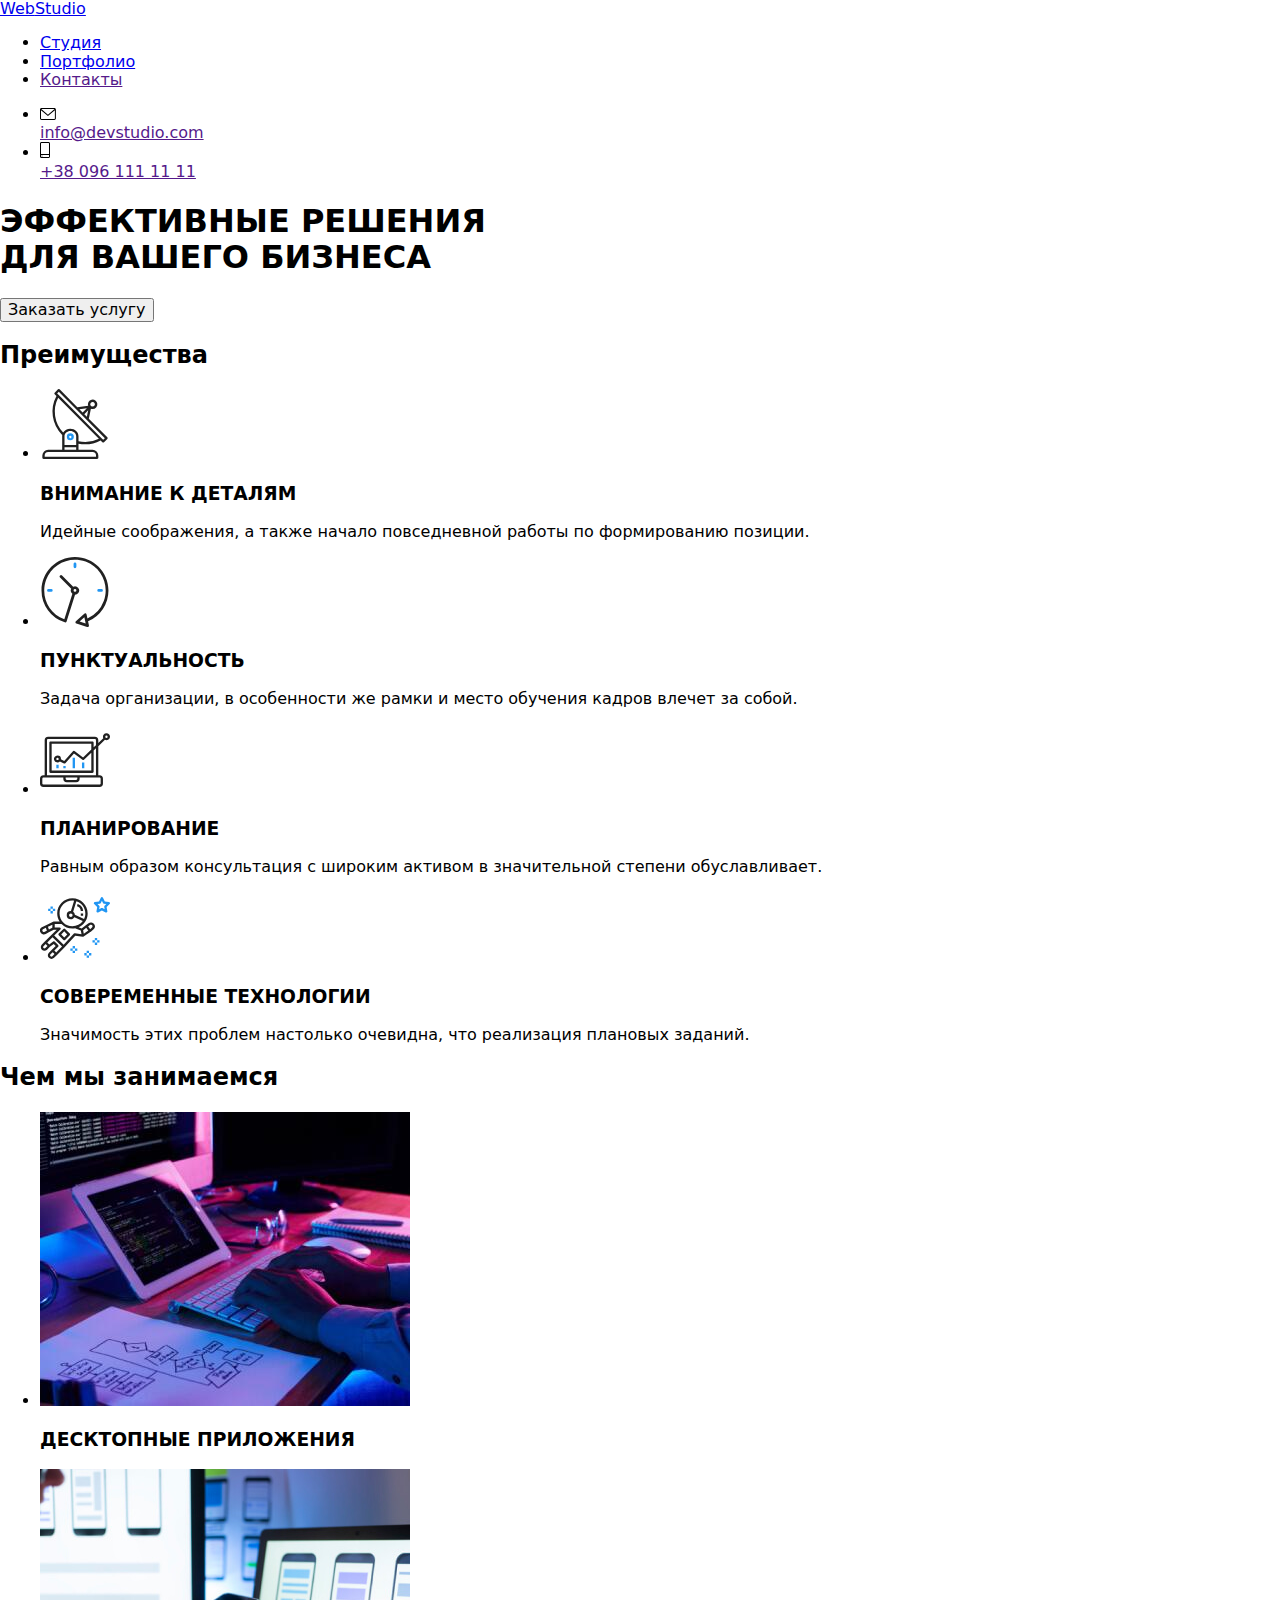
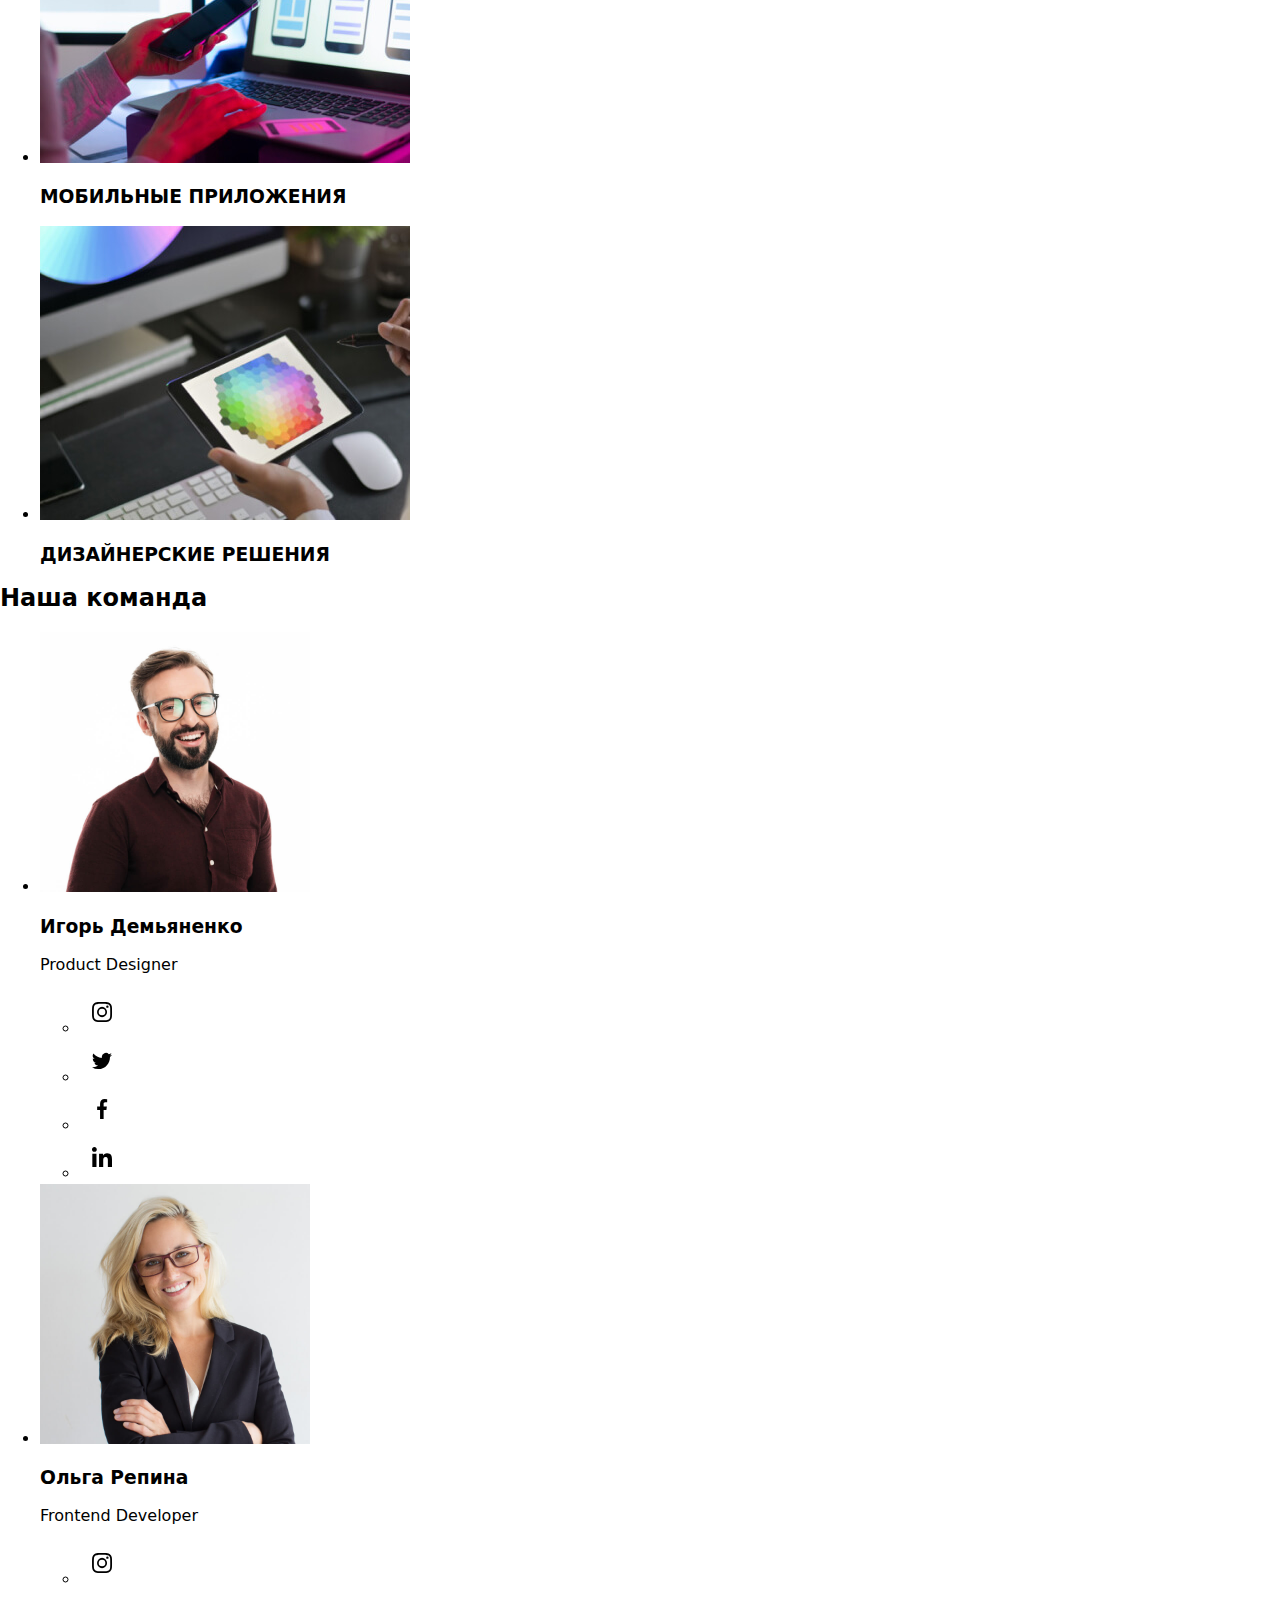
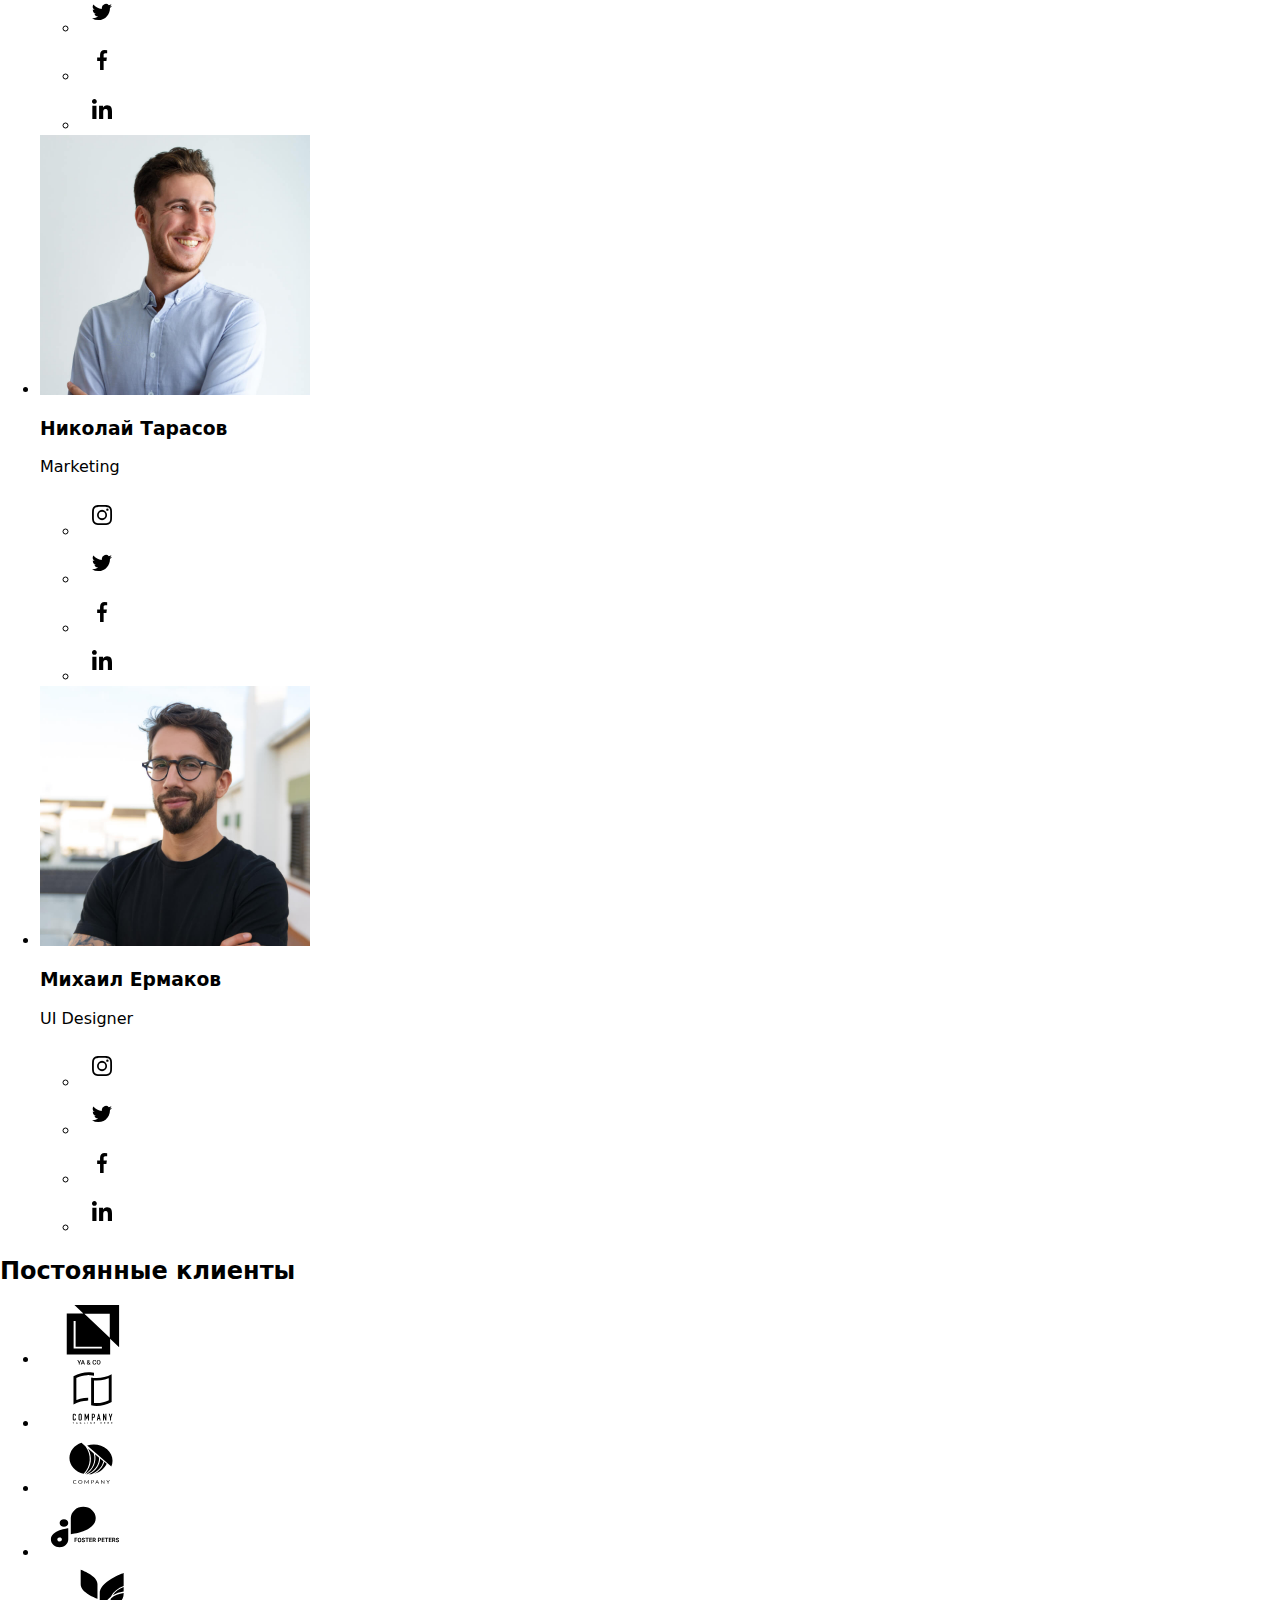
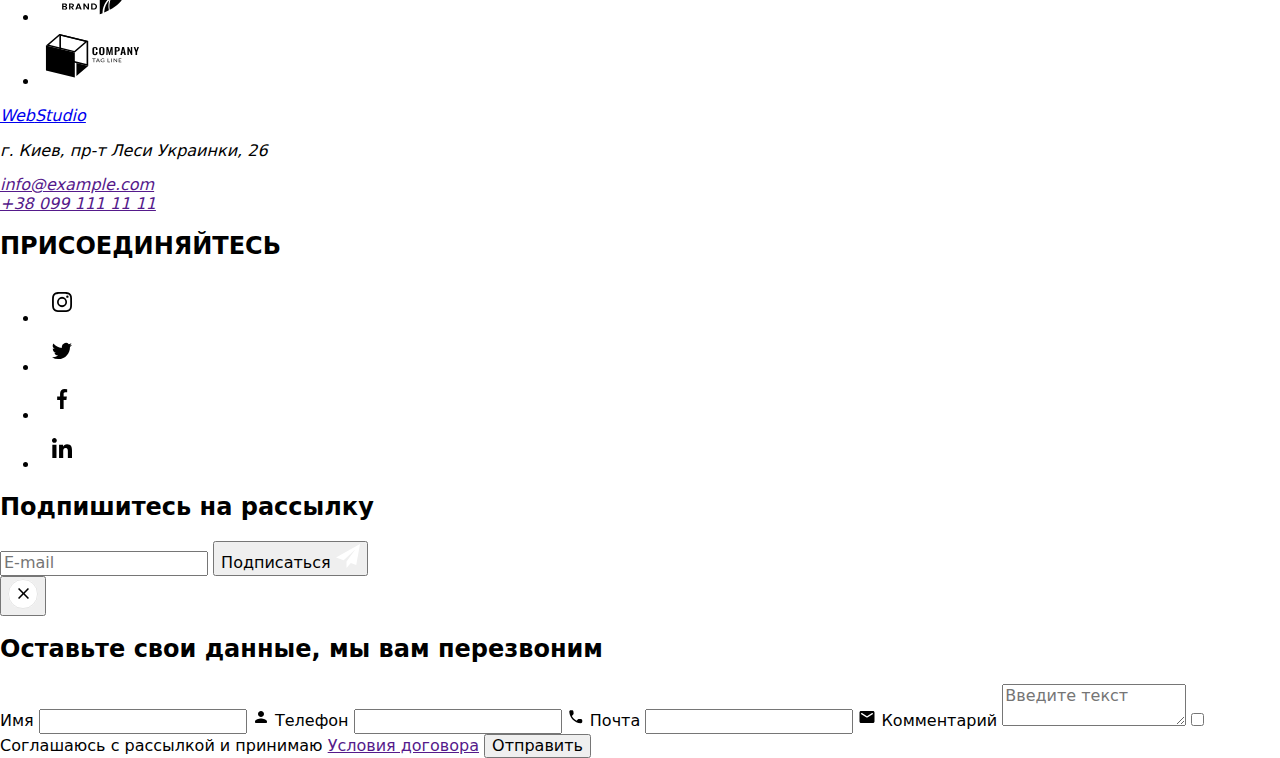
==== index.html @ 53b5a2c6 "first commit" ====
<!DOCTYPE html>
<html lang="en">

<head>
    <meta charset="UTF-8">
    <meta http-equiv="X-UA-Compatible" content="IE=edge">
    <meta name="viewport" content="width=device-width, initial-scale=1.0">
    <link rel="preconnect" href="https://fonts.gstatic.com" crossorigin>
    <link
        href="https://fonts.googleapis.com/css2?family=Raleway:wght@700&family=Roboto:wght@400;500;700;900&display=swap"
        rel="stylesheet">
    <link rel="stylesheet"
        href="https://cdnjs.cloudflare.com/ajax/libs/modern-normalize/1.1.0/modern-normalize.min.css">
    <link rel="stylesheet" href="./dist/css/main.min.css">
    <title>WebStudio</title>
</head>

<body>
    <header>
        <nav class="container header">
            <a class="logo" href="./index.html" alt="Логотип компании" title=""><span
                    class="accent">Web</span>Studio</a>
            <ul class="navigation list">
                <li class="item ">
                    <a href="./index.html" class="accent link current">Студия</a>
                </li>
                <li class="item"><a href="./portfolio.html" class="link">Портфолио</a></li>
                <li class="item"><a href="" class="link">Контакты</a></li>
            </ul>
            <ul class="header-contacts list">
                <li class="item ">
                    <a href="" class="link email">
                        <div class="icon">
                            <svg class="icon-envelope" width="16px" height="12px">
                                <use href="./img/sprite.svg#envelope"></use>
                            </svg>
                        </div>

                        info@devstudio.com
                    </a>
                </li>
                <li class="item ">
                    <a href="" class="link phone">
                        <div class="icon">
                            <svg class="icon-phone" width="10px" height="16px">
                                <use href="./img/sprite.svg#phone"></use>
                            </svg>
                        </div>

                        +38 096 111 11 11
                    </a>
                </li>
            </ul>
        </nav>
    </header>

    <main>
        <!-- --------------hero------------- -->
        <section class="hero section">
            <div class="container">
                <h1 class="slogan">ЭФФЕКТИВНЫЕ РЕШЕНИЯ<br>
                    ДЛЯ ВАШЕГО БИЗНЕСА
                </h1>
                <button type="button" class="btn hero-btn" data-modal-open>Заказать услугу</button>
            </div>
        </section>
        <!-- ---------------------ADVANTAGES------------------ -->
        <section class="advantages section">
            <div class="container">
                <h2 class="visually-hidden">Преимущества</h2>
                <ul class="list">
                    <li class="item radar">
                        <div class="icon">
                            <svg class="icon-radar" width="70px" height="70px">
                                <use href="./img/sprite.svg#radar"></use>
                            </svg>
                        </div>
                        <h3 class="">ВНИМАНИЕ К ДЕТАЛЯМ</h3>
                        <p>Идейные соображения, а также начало повседневной работы по формированию позиции.</p>
                    </li>
                    <li class="item clock">
                        <div class="icon">
                            <svg class="icon-clock" width="70px" height="70px">
                                <use href="./img/sprite.svg#clocks"></use>
                            </svg>
                        </div>
                        <h3 class="">ПУНКТУАЛЬНОСТЬ</h3>
                        <p>Задача организации, в особенности же рамки и место обучения кадров влечет за собой.</p>
                    </li>
                    <li class="item computer">
                        <div class="icon">
                            <svg class="icon-computer" width="70px" height="70px">
                                <use href="./img/sprite.svg#computer"></use>
                            </svg>
                        </div>
                        <h3 class="">ПЛАНИРОВАНИЕ</h3>
                        <p>Равным образом консультация с широким активом в значительной степени обуславливает.</p>
                    </li>
                    <li class="item cosmonaut">
                        <div class="icon">
                            <svg class="icon-cosmonaut" width="70px" height="70px">
                                <use href="./img/sprite.svg#cosmonaut"></use>
                            </svg>
                        </div>
                        <h3 class="">СОВЕРЕМЕННЫЕ ТЕХНОЛОГИИ</h3>
                        <p>Значимость этих проблем настолько очевидна, что реализация плановых заданий.</p>
                    </li>
                </ul>
            </div>
        </section>
        <!-- ---------------------OUR WORK-------------------------- -->
        <section class="our-work section">
            <div class="container">
                <h2 class="">Чем мы занимаемся</h2>
                <ul class="list">
                    <li class="item">
                        <img class="img" src="./img/img1.jpg" alt="разработка для планшетов" width="370">
                        <div class="work-explanation">
                            <h3>ДЕСКТОПНЫЕ ПРИЛОЖЕНИЯ</h3>
                        </div>
                    </li>
                    <li class="item">
                        <img class="img" src="./img/img2.jpg" alt="мобильная разработка" width="370">
                        <div class="work-explanation">
                            <h3>МОБИЛЬНЫЕ ПРИЛОЖЕНИЯ</h3>
                        </div>
                    </li>
                    <li class="item">
                        <img class="img" src="./img/img3.jpg" alt="графический дизайн" width="370">
                        <div class="work-explanation">
                            <h3>ДИЗАЙНЕРСКИЕ РЕШЕНИЯ</h3>
                        </div>
                    </li>
                </ul>
            </div>
        </section>

        <!-- ----------------OUR TEAM ----------------- -->
        <section class="our-team section">
            <div class="container">
                <h2 class="">Наша команда</h2>
                <ul class="list">
                    <li class="item">
                        <img class="img" src="./img/photo1.jpg" alt="член команды" width="270">
                        <div class="fio">
                            <h3 class="">Игорь Демьяненко</h3>
                            <p>Product Designer</p>
                            <!-- --------SOCIAL NETWORKS LINKS ------------->
                            <ul class="social-networks">
                                <li class="item-social">
                                    <a href="" class="icon">
                                        <svg class="icon-instagram svg" width="44px" height="44px">
                                            <use href="./img/sprite.svg#instagram"></use>
                                        </svg>

                                    </a>
                                </li>
                                <li class="item-social">
                                    <a href="" class="icon">
                                        <svg class="icon-twitter svg" width="44px" height="44px">
                                            <use href="./img/sprite.svg#twitter"></use>
                                        </svg>

                                    </a>
                                </li>
                                <li class="item-social">
                                    <a href="" class="icon">
                                        <svg class="icon-facebook svg" width="44px" height="44px">
                                            <use href="./img/sprite.svg#facebook"></use>
                                        </svg>

                                    </a>
                                </li>
                                <li class="item-social">
                                    <a href="" class="icon">
                                        <svg class="icon-linkedin svg" width="44px" height="44px">
                                            <use href="./img/sprite.svg#linkedin"></use>
                                        </svg>

                                    </a>
                                </li>
                            </ul>
                            <!-- ------END OF SOCIAL LINKS----- -->
                        </div>
                    </li>
                    <li class="item">
                        <img class="img" src="./img/photo2.jpg" alt="член команды" width="270">
                        <div class="fio">
                            <h3>Ольга Репина</h3>
                            <p>Frontend Developer</p>
                            <!-- --------SOCIAL NETWORKS LINKS ------------->
                            <ul class="social-networks">
                                <li class="item-social">
                                    <a href="" class="icon">
                                        <svg class="icon-instagram svg" width="44px" height="44px">
                                            <use href="./img/sprite.svg#instagram"></use>
                                        </svg>

                                    </a>
                                </li>
                                <li class="item-social">
                                    <a href="" class="icon">
                                        <svg class="icon-twitter svg" width="44px" height="44px">
                                            <use href="./img/sprite.svg#twitter"></use>
                                        </svg>

                                    </a>
                                </li>
                                <li class="item-social">
                                    <a href="" class="icon">
                                        <svg class="icon-facebook svg" width="44px" height="44px">
                                            <use href="./img/sprite.svg#facebook"></use>
                                        </svg>

                                    </a>
                                </li>
                                <li class="item-social">
                                    <a href="" class="icon">
                                        <svg class="icon-linkedin svg" width="44px" height="44px">
                                            <use href="./img/sprite.svg#linkedin"></use>
                                        </svg>

                                    </a>
                                </li>
                            </ul>
                            <!-- ------END OF SOCIAL LINKS----- -->
                        </div>
                    </li>
                    <li class="item">
                        <img class="img" src="./img/photo3.jpg" alt="член команды" width="270">
                        <div class="fio">
                            <h3 class="">Николай Тарасов</h3>
                            <p>Marketing</p>
                            <!-- --------SOCIAL NETWORKS LINKS ------------->
                            <ul class="social-networks">
                                <li class="item-social">
                                    <a href="" class="icon">
                                        <svg class="icon-instagram svg" width="44px" height="44px">
                                            <use href="./img/sprite.svg#instagram"></use>
                                        </svg>

                                    </a>
                                </li>
                                <li class="item-social">
                                    <a href="" class="icon">
                                        <svg class="icon-twitter svg" width="44px" height="44px">
                                            <use href="./img/sprite.svg#twitter"></use>
                                        </svg>

                                    </a>
                                </li>
                                <li class="item-social">
                                    <a href="" class="icon">
                                        <svg class="icon-facebook svg" width="44px" height="44px">
                                            <use href="./img/sprite.svg#facebook"></use>
                                        </svg>

                                    </a>
                                </li>
                                <li class="item-social">
                                    <a href="" class="icon">
                                        <svg class="icon-linkedin svg" width="44px" height="44px">
                                            <use href="./img/sprite.svg#linkedin"></use>
                                        </svg>

                                    </a>
                                </li>
                            </ul>
                            <!-- ------END OF SOCIAL LINKS----- -->
                        </div>
                    </li>
                    <li class="item">
                        <img class="img" src="./img/photo4.jpg" alt="член команды" width="270">
                        <div class="fio">
                            <h3 class="">Михаил Ермаков</h3>
                            <p>UI Designer</p>
                            <!-- --------SOCIAL NETWORKS LINKS ------------->
                            <ul class="social-networks">
                                <li class="item-social">
                                    <a href="" class="icon">
                                        <svg class="icon-instagram svg" width="44px" height="44px">
                                            <use href="./img/sprite.svg#instagram"></use>
                                        </svg>

                                    </a>
                                </li>
                                <li class="item-social">
                                    <a href="" class="icon">
                                        <svg class="icon-twitter svg" width="44px" height="44px">
                                            <use href="./img/sprite.svg#twitter"></use>
                                        </svg>

                                    </a>
                                </li>
                                <li class="item-social">
                                    <a href="" class="icon">
                                        <svg class="icon-facebook svg" width="44px" height="44px">
                                            <use href="./img/sprite.svg#facebook"></use>
                                        </svg>

                                    </a>
                                </li>
                                <li class="item-social">
                                    <a href="" class="icon">
                                        <svg class="icon-linkedin svg" width="44px" height="44px">
                                            <use href="./img/sprite.svg#linkedin"></use>
                                        </svg>

                                    </a>
                                </li>
                            </ul>
                            <!-- ------END OF SOCIAL LINKS----- -->
                        </div>
                    </li>
                </ul>
            </div>
        </section>
        <!-- ---------------------REGULAR CUSTOMERS------------------------ -->

        <section class="regular-customers section">
            <div class="container">
                <h2>Постоянные клиенты</h2>
                <ul class="list">
                    <li class="item">
                        <a href="" class="link client1">
                            <svg class="icon-client1 svg" width="106px" height="60px">
                                <use href="./img/sprite.svg#client1"></use>
                            </svg>
                        </a>
                    </li>
                    <li class="item">
                        <a href="" class="link client2">
                            <svg class="icon-client2 svg" width="106px" height="60px">
                                <use href="./img/sprite.svg#client2"></use>
                            </svg>
                        </a>
                    </li>
                    <li class="item">
                        <a href="" class="link client3">
                            <svg class="icon-client3 svg" width="106px" height="60px">
                                <use href="./img/sprite.svg#client3"></use>
                            </svg>
                        </a>
                    </li>
                    <li class="item">
                        <a href="" class="link client4">
                            <svg class="icon-client4 svg" width="106px" height="60px">
                                <use href="./img/sprite.svg#client4"></use>
                            </svg>
                        </a>
                    </li>
                    <li class="item">
                        <a href="" class="link client5">
                            <svg class="icon-client5 svg" width="106px" height="60px">
                                <use href="./img/sprite.svg#client5"></use>
                            </svg>
                        </a>
                    </li>
                    <li class="item">
                        <a href="" class="link client6">
                            <svg class="icon-client6 svg" width="106px" height="60px">
                                <use href="./img/sprite.svg#client6"></use>
                            </svg>
                        </a>
                    </li>
                </ul>
            </div>
        </section>

    </main>
    <!-- ----------------------FOOTER---------------------- -->
    <footer>
        <div class="container footer">
            <address class="address">
                <a class="logo footer-logo" href="./index.html"><span class="accent">Web</span>Studio</a>
                <p>г. Киев, пр-т Леси Украинки, 26</p>
                <a href="">info@example.com</a> <br>
                <a href="">+38 099 111 11 11</a>
            </address>
            <div class="social-links">
                <h2>ПРИСОЕДИНЯЙТЕСЬ</h2>
                <!-- --------SOCIAL NETWORKS LINKS ------------->
                <ul class="social-networks">
                    <li class="item-social">
                        <a href="" class="icon">
                            <svg class="icon-instagram svg" width="44px" height="44px">
                                <use href="./img/sprite.svg#instagram"></use>
                            </svg>

                        </a>
                    </li>
                    <li class="item-social">
                        <a href="" class="icon">
                            <svg class="icon-twitter svg" width="44px" height="44px">
                                <use href="./img/sprite.svg#twitter"></use>
                            </svg>

                        </a>
                    </li>
                    <li class="item-social">
                        <a href="" class="icon">
                            <svg class="icon-facebook svg" width="44px" height="44px">
                                <use href="./img/sprite.svg#facebook"></use>
                            </svg>

                        </a>
                    </li>
                    <li class="item-social">
                        <a href="" class="icon">
                            <svg class="icon-linkedin svg" width="44px" height="44px">
                                <use href="./img/sprite.svg#linkedin"></use>
                            </svg>

                        </a>
                    </li>
                </ul>
            </div>
            <!-- ------END OF SOCIAL LINKS----- -->

            <form class="footer-form">
                <h2>Подпишитесь на рассылку</h2>
                <div class="footer-sign-in">
                    <input type="email" class="footer-form-email" placeholder="E-mail">
                    <button class="btn" type="submit">
                        Подписаться
                        <svg class="icon-linkedin svg" width="24px" height="24px">
                            <use href="./img/sprite.svg#send"></use>
                        </svg>
                    </button>
                </div>
            </form>
        </div>
    </footer>

    <!-- -----------------MODAL WINDOW----------------------- -->
    <div class="backdrop is-hidden" data-modal>
        <div class="modal">
            <button class="close-btn" data-modal-close>
                <svg class="icon-close svg" width="30px" height="30px">
                    <use href="./img/sprite.svg#close"></use>
                </svg>
            </button>
            <h2>Оставьте свои данные, мы вам перезвоним</h2>
            <form class="modal-form">
                <label for="name" class>Имя
                    <input type="text" name="name" id="name" class="info-input">
                    <span class="input-icon">
                        <svg class="icon-person svg" width="18px" height="18px">
                            <use href="./img/sprite.svg#person"></use>
                        </svg>
                    </span>

                </label>
                <label for="tel">Телефон
                    <input type="text" name="tel" id="tel" class="info-input">
                    <span class="input-icon">
                        <svg class="icon-old_phone svg" width="18px" height="18px">
                            <use href="./img/sprite.svg#old_phone"></use>
                        </svg>
                    </span>

                </label>
                <label for="email">Почта
                    <input type="email" name="email" id="email" class="info-input">
                    <span class="input-icon">
                        <svg class="icon-email svg" width="18px" height="18px">
                            <use href="./img/sprite.svg#email"></use>
                        </svg>
                    </span>

                </label>
                <label class="comment-lable">Комментарий
                    <textarea name="comment" id="comment" placeholder="Введите текст"></textarea>
                </label>
                <label class="label-checkbox">
                    <input type="checkbox" name="checkbox" id="check">
                    <span class="checkbox-icon"></span>
                    Соглашаюсь с рассылкой и принимаю
                    <a href="">Условия договора</a>
                </label>
                <button class="btn" type="submit">Отправить</button>

            </form>
        </div>
    </div>
    <script src="./js/modal.js"></script>
</body>

</html>
---- dist/css/main.min.css ----
/* No CSS *//*# sourceMappingURL=main.min.css.map */
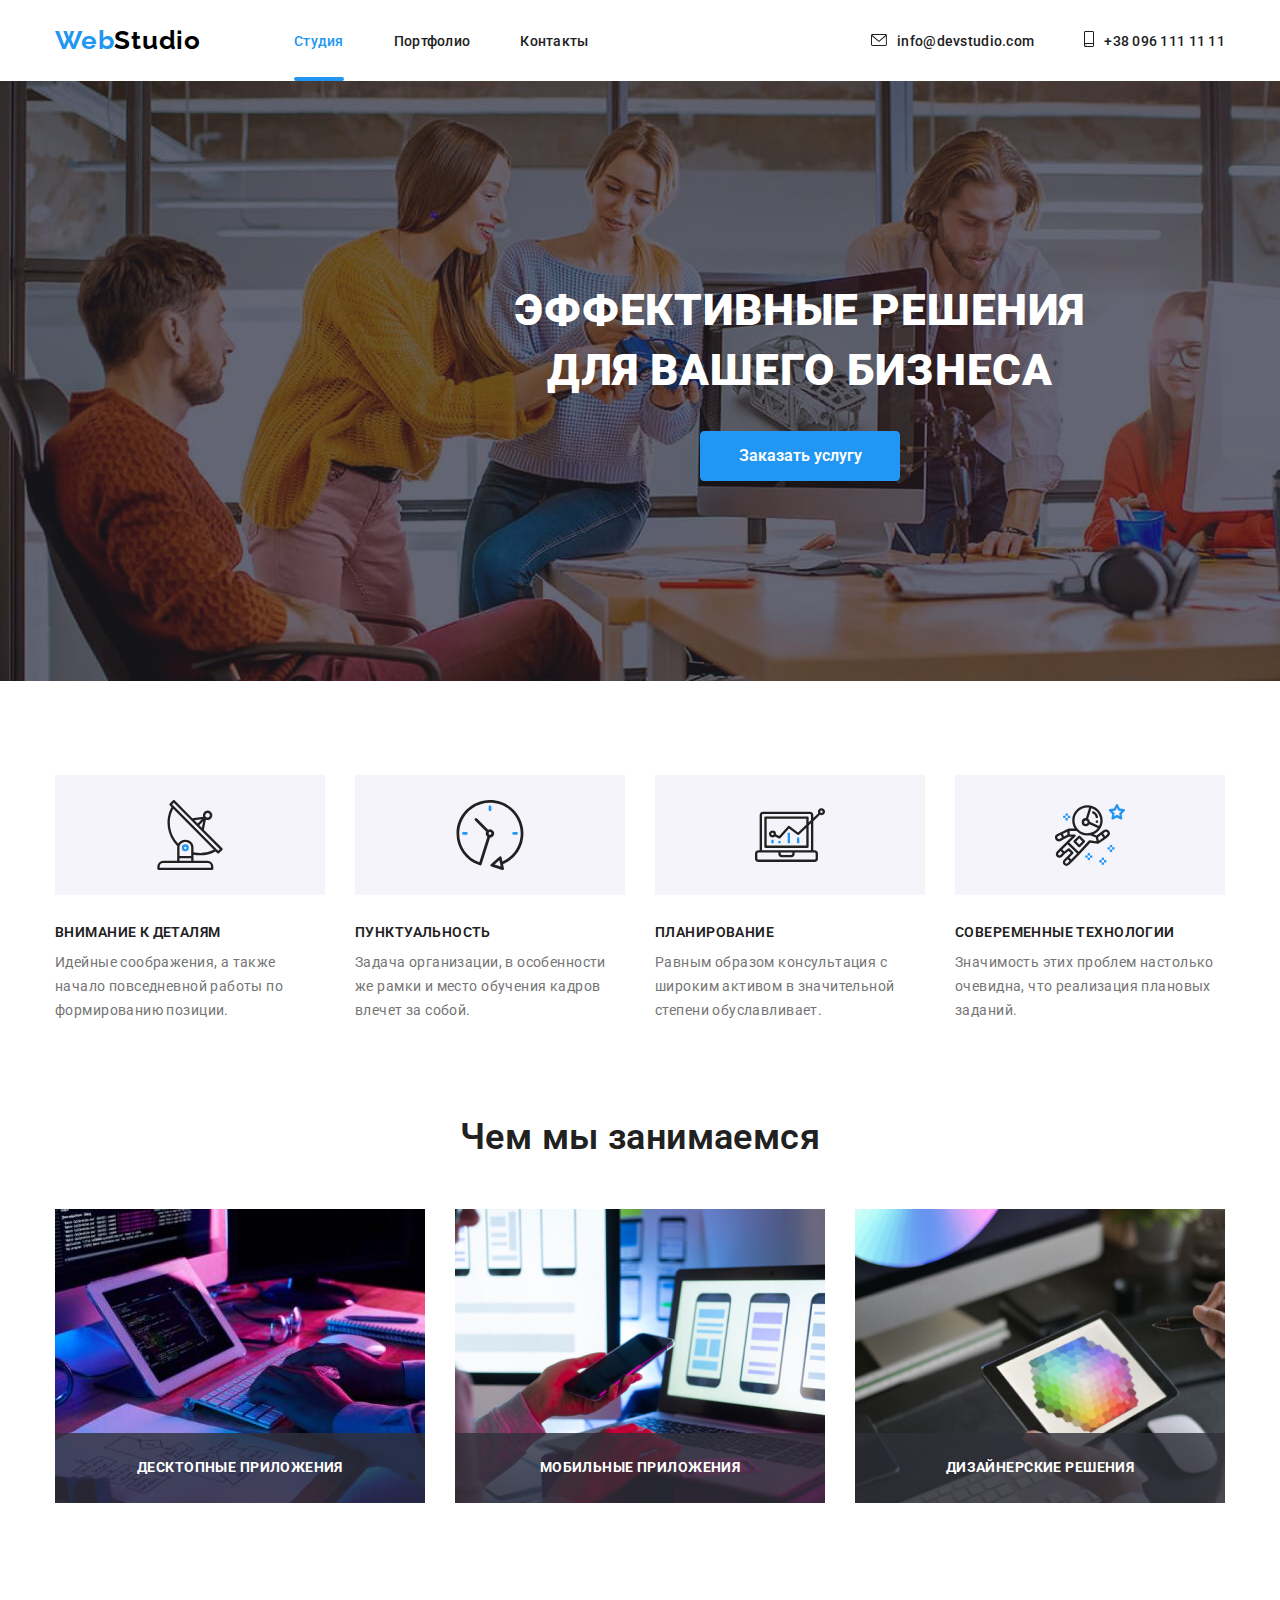
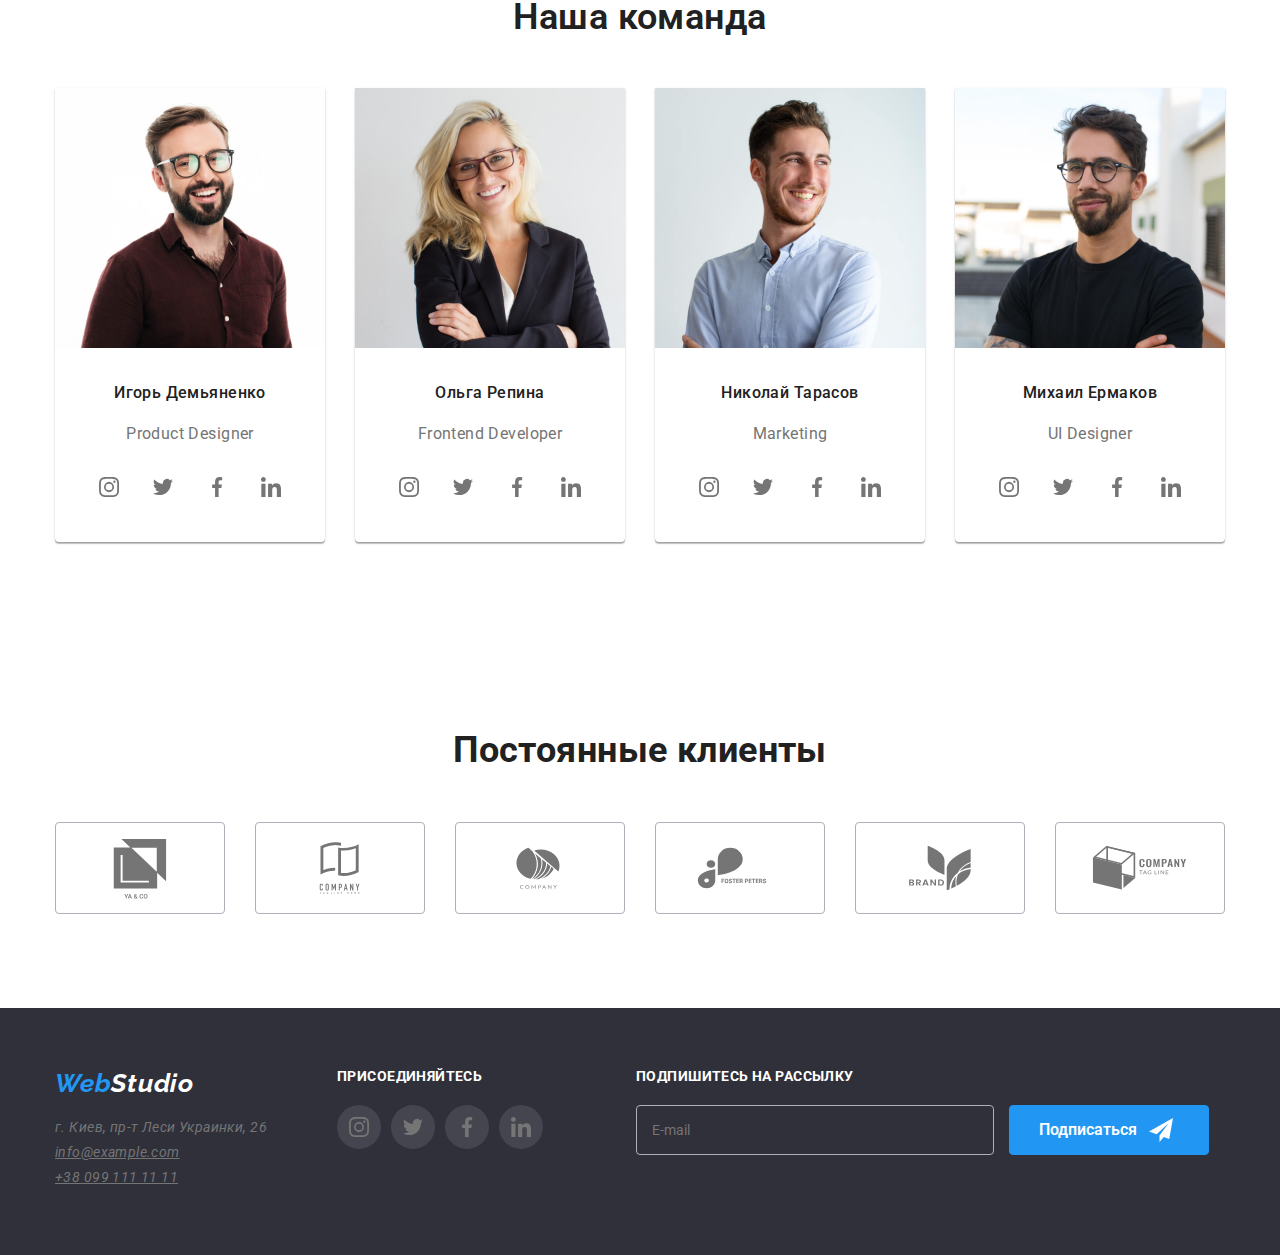
==== commit 9a2f1806: "added scss" ====
--- a/index.html
+++ b/index.html
@@ -11,27 +11,27 @@
         rel="stylesheet">
     <link rel="stylesheet"
         href="https://cdnjs.cloudflare.com/ajax/libs/modern-normalize/1.1.0/modern-normalize.min.css">
-    <link rel="stylesheet" href="./dist/css/main.min.css">
+    <link rel="stylesheet" href="./css/main.min.css">
     <title>WebStudio</title>
 </head>
 
 <body>
-    <header>
-        <nav class="container header">
-            <a class="logo" href="./index.html" alt="Логотип компании" title=""><span
-                    class="accent">Web</span>Studio</a>
-            <ul class="navigation list">
-                <li class="item ">
-                    <a href="./index.html" class="accent link current">Студия</a>
+    <header class="header">
+        <nav class="nav">
+            <a class="logo accent" href="./index.html" alt="Логотип компании" title="">
+                Web<span class="logo--black">Studio</span></a>
+            <ul class="nav__pages list">
+                <li class="nav__list">
+                    <a href="./index.html" class="nav__link list nav__link--current">Студия</a>
                 </li>
-                <li class="item"><a href="./portfolio.html" class="link">Портфолио</a></li>
-                <li class="item"><a href="" class="link">Контакты</a></li>
+                <li class="nav__list"><a href="./portfolio.html" class="nav__link">Портфолио</a></li>
+                <li class="nav__list"><a href="" class="nav__link">Контакты</a></li>
             </ul>
-            <ul class="header-contacts list">
-                <li class="item ">
-                    <a href="" class="link email">
-                        <div class="icon">
-                            <svg class="icon-envelope" width="16px" height="12px">
+            <ul class="nav__contacts list">
+                <li class="nav__list list ">
+                    <a href="" class="nav__link">
+                        <div class="nav__icon svg">
+                            <svg class="" width="16px" height="12px">
                                 <use href="./img/sprite.svg#envelope"></use>
                             </svg>
                         </div>
@@ -39,9 +39,9 @@
                         info@devstudio.com
                     </a>
                 </li>
-                <li class="item ">
-                    <a href="" class="link phone">
-                        <div class="icon">
+                <li class="nav__list list">
+                    <a href="" class="nav__link">
+                        <div class="nav__icon svg">
                             <svg class="icon-phone" width="10px" height="16px">
                                 <use href="./img/sprite.svg#phone"></use>
                             </svg>
@@ -58,7 +58,7 @@
         <!-- --------------hero------------- -->
         <section class="hero section">
             <div class="container">
-                <h1 class="slogan">ЭФФЕКТИВНЫЕ РЕШЕНИЯ<br>
+                <h1 class="hero__h1">ЭФФЕКТИВНЫЕ РЕШЕНИЯ<br>
                     ДЛЯ ВАШЕГО БИЗНЕСА
                 </h1>
                 <button type="button" class="btn hero-btn" data-modal-open>Заказать услугу</button>
@@ -68,67 +68,67 @@
         <section class="advantages section">
             <div class="container">
                 <h2 class="visually-hidden">Преимущества</h2>
-                <ul class="list">
-                    <li class="item radar">
-                        <div class="icon">
-                            <svg class="icon-radar" width="70px" height="70px">
+                <ul class="advantages__list list">
+                    <li class="advantages__item radar">
+                        <div class="advantages__icon">
+                            <svg class="" width="70px" height="70px">
                                 <use href="./img/sprite.svg#radar"></use>
                             </svg>
                         </div>
-                        <h3 class="">ВНИМАНИЕ К ДЕТАЛЯМ</h3>
+                        <h3 class="advantages__h3">ВНИМАНИЕ К ДЕТАЛЯМ</h3>
                         <p>Идейные соображения, а также начало повседневной работы по формированию позиции.</p>
                     </li>
-                    <li class="item clock">
-                        <div class="icon">
-                            <svg class="icon-clock" width="70px" height="70px">
+                    <li class="advantages__item clock">
+                        <div class="advantages__icon">
+                            <svg class="" width="70px" height="70px">
                                 <use href="./img/sprite.svg#clocks"></use>
                             </svg>
                         </div>
-                        <h3 class="">ПУНКТУАЛЬНОСТЬ</h3>
+                        <h3 class="advantages__h3">ПУНКТУАЛЬНОСТЬ</h3>
                         <p>Задача организации, в особенности же рамки и место обучения кадров влечет за собой.</p>
                     </li>
-                    <li class="item computer">
-                        <div class="icon">
-                            <svg class="icon-computer" width="70px" height="70px">
+                    <li class="advantages__item computer">
+                        <div class="advantages__icon">
+                            <svg class="" width="70px" height="70px">
                                 <use href="./img/sprite.svg#computer"></use>
                             </svg>
                         </div>
-                        <h3 class="">ПЛАНИРОВАНИЕ</h3>
+                        <h3 class="advantages__h3">ПЛАНИРОВАНИЕ</h3>
                         <p>Равным образом консультация с широким активом в значительной степени обуславливает.</p>
                     </li>
-                    <li class="item cosmonaut">
-                        <div class="icon">
+                    <li class="advantages__item cosmonaut">
+                        <div class="advantages__icon">
                             <svg class="icon-cosmonaut" width="70px" height="70px">
                                 <use href="./img/sprite.svg#cosmonaut"></use>
                             </svg>
                         </div>
-                        <h3 class="">СОВЕРЕМЕННЫЕ ТЕХНОЛОГИИ</h3>
+                        <h3 class="advantages__h3">СОВЕРЕМЕННЫЕ ТЕХНОЛОГИИ</h3>
                         <p>Значимость этих проблем настолько очевидна, что реализация плановых заданий.</p>
                     </li>
                 </ul>
             </div>
         </section>
         <!-- ---------------------OUR WORK-------------------------- -->
-        <section class="our-work section">
+        <section class="our-work">
             <div class="container">
-                <h2 class="">Чем мы занимаемся</h2>
-                <ul class="list">
-                    <li class="item">
+                <h2 class="our-work__h2">Чем мы занимаемся</h2>
+                <ul class="our-work__list list">
+                    <li class="our-work__item">
                         <img class="img" src="./img/img1.jpg" alt="разработка для планшетов" width="370">
-                        <div class="work-explanation">
-                            <h3>ДЕСКТОПНЫЕ ПРИЛОЖЕНИЯ</h3>
-                        </div>
-                    </li>
-                    <li class="item">
+                        <div class="our-work__explanation">
+                            <h3 class="our-work__h3">ДЕСКТОПНЫЕ ПРИЛОЖЕНИЯ</h3>
+                        </div>
+                    </li>
+                    <li class="our-work__item">
                         <img class="img" src="./img/img2.jpg" alt="мобильная разработка" width="370">
-                        <div class="work-explanation">
-                            <h3>МОБИЛЬНЫЕ ПРИЛОЖЕНИЯ</h3>
-                        </div>
-                    </li>
-                    <li class="item">
+                        <div class="our-work__explanation">
+                            <h3 class="our-work__h3">МОБИЛЬНЫЕ ПРИЛОЖЕНИЯ</h3>
+                        </div>
+                    </li>
+                    <li class="our-work__item">
                         <img class="img" src="./img/img3.jpg" alt="графический дизайн" width="370">
-                        <div class="work-explanation">
-                            <h3>ДИЗАЙНЕРСКИЕ РЕШЕНИЯ</h3>
+                        <div class="our-work__explanation">
+                            <h3 class="our-work__h3">ДИЗАЙНЕРСКИЕ РЕШЕНИЯ</h3>
                         </div>
                     </li>
                 </ul>
@@ -138,178 +138,186 @@
         <!-- ----------------OUR TEAM ----------------- -->
         <section class="our-team section">
             <div class="container">
-                <h2 class="">Наша команда</h2>
-                <ul class="list">
-                    <li class="item">
+                <h2 class="our-team__h2">Наша команда</h2>
+                <ul class="our-team__list list">
+                    <li class="our-team__item">
                         <img class="img" src="./img/photo1.jpg" alt="член команды" width="270">
-                        <div class="fio">
-                            <h3 class="">Игорь Демьяненко</h3>
+                        <div class="our-team__fio">
+                            <h3 class="our-team__h3">Игорь Демьяненко</h3>
                             <p>Product Designer</p>
-                            <!-- --------SOCIAL NETWORKS LINKS ------------->
-                            <ul class="social-networks">
-                                <li class="item-social">
-                                    <a href="" class="icon">
-                                        <svg class="icon-instagram svg" width="44px" height="44px">
-                                            <use href="./img/sprite.svg#instagram"></use>
-                                        </svg>
-
-                                    </a>
-                                </li>
-                                <li class="item-social">
-                                    <a href="" class="icon">
-                                        <svg class="icon-twitter svg" width="44px" height="44px">
-                                            <use href="./img/sprite.svg#twitter"></use>
-                                        </svg>
-
-                                    </a>
-                                </li>
-                                <li class="item-social">
-                                    <a href="" class="icon">
-                                        <svg class="icon-facebook svg" width="44px" height="44px">
-                                            <use href="./img/sprite.svg#facebook"></use>
-                                        </svg>
-
-                                    </a>
-                                </li>
-                                <li class="item-social">
-                                    <a href="" class="icon">
-                                        <svg class="icon-linkedin svg" width="44px" height="44px">
-                                            <use href="./img/sprite.svg#linkedin"></use>
-                                        </svg>
-
-                                    </a>
-                                </li>
-                            </ul>
-                            <!-- ------END OF SOCIAL LINKS----- -->
-                        </div>
-                    </li>
-                    <li class="item">
+                            <div class="our-team__social-links-positioning">
+                                <!-- --------SOCIAL NETWORKS LINKS ------------->
+                                <ul class="social-networks test">
+                                    <li class="social-networks__item">
+                                        <a href="" class="social-networks__icon">
+                                            <svg class="icon-instagram svg" width="44px" height="44px">
+                                                <use href="./img/sprite.svg#instagram"></use>
+                                            </svg>
+
+                                        </a>
+                                    </li>
+                                    <li class="social-networks__item">
+                                        <a href="" class="social-networks__icon">
+                                            <svg class="icon-twitter svg" width="44px" height="44px">
+                                                <use href="./img/sprite.svg#twitter"></use>
+                                            </svg>
+
+                                        </a>
+                                    </li>
+                                    <li class="social-networks__item ">
+                                        <a href="" class="social-networks__icon">
+                                            <svg class="icon-facebook svg" width="44px" height="44px">
+                                                <use href="./img/sprite.svg#facebook"></use>
+                                            </svg>
+
+                                        </a>
+                                    </li>
+                                    <li class="social-networks__item">
+                                        <a href="" class="social-networks__icon">
+                                            <svg class="icon-linkedin svg" width="44px" height="44px">
+                                                <use href="./img/sprite.svg#linkedin"></use>
+                                            </svg>
+
+                                        </a>
+                                    </li>
+                                </ul>
+                                <!-- ------END OF SOCIAL LINKS----- -->
+                            </div>
+                        </div>
+                    </li>
+                    <li class="our-team__item">
                         <img class="img" src="./img/photo2.jpg" alt="член команды" width="270">
-                        <div class="fio">
-                            <h3>Ольга Репина</h3>
+                        <div class="our-team__fio">
+                            <h3 class="our-team__h3">Ольга Репина</h3>
                             <p>Frontend Developer</p>
-                            <!-- --------SOCIAL NETWORKS LINKS ------------->
-                            <ul class="social-networks">
-                                <li class="item-social">
-                                    <a href="" class="icon">
-                                        <svg class="icon-instagram svg" width="44px" height="44px">
-                                            <use href="./img/sprite.svg#instagram"></use>
-                                        </svg>
-
-                                    </a>
-                                </li>
-                                <li class="item-social">
-                                    <a href="" class="icon">
-                                        <svg class="icon-twitter svg" width="44px" height="44px">
-                                            <use href="./img/sprite.svg#twitter"></use>
-                                        </svg>
-
-                                    </a>
-                                </li>
-                                <li class="item-social">
-                                    <a href="" class="icon">
-                                        <svg class="icon-facebook svg" width="44px" height="44px">
-                                            <use href="./img/sprite.svg#facebook"></use>
-                                        </svg>
-
-                                    </a>
-                                </li>
-                                <li class="item-social">
-                                    <a href="" class="icon">
-                                        <svg class="icon-linkedin svg" width="44px" height="44px">
-                                            <use href="./img/sprite.svg#linkedin"></use>
-                                        </svg>
-
-                                    </a>
-                                </li>
-                            </ul>
-                            <!-- ------END OF SOCIAL LINKS----- -->
-                        </div>
-                    </li>
-                    <li class="item">
+                            <div class="our-team__social-links-positioning">
+                                <!-- --------SOCIAL NETWORKS LINKS ------------->
+                                <ul class="social-networks">
+                                    <li class="social-networks__item">
+                                        <a href="" class="social-networks__icon">
+                                            <svg class="icon-instagram svg" width="44px" height="44px">
+                                                <use href="./img/sprite.svg#instagram"></use>
+                                            </svg>
+
+                                        </a>
+                                    </li>
+                                    <li class="social-networks__item">
+                                        <a href="" class="social-networks__icon">
+                                            <svg class="icon-twitter svg" width="44px" height="44px">
+                                                <use href="./img/sprite.svg#twitter"></use>
+                                            </svg>
+
+                                        </a>
+                                    </li>
+                                    <li class="social-networks__item">
+                                        <a href="" class="social-networks__icon">
+                                            <svg class="icon-facebook svg" width="44px" height="44px">
+                                                <use href="./img/sprite.svg#facebook"></use>
+                                            </svg>
+
+                                        </a>
+                                    </li>
+                                    <li class="social-networks__item">
+                                        <a href="" class="social-networks__icon">
+                                            <svg class="icon-linkedin svg" width="44px" height="44px">
+                                                <use href="./img/sprite.svg#linkedin"></use>
+                                            </svg>
+
+                                        </a>
+                                    </li>
+                                </ul>
+                                <!-- ------END OF SOCIAL LINKS----- -->
+                            </div>
+                        </div>
+                    </li>
+                    <li class="our-team__item">
                         <img class="img" src="./img/photo3.jpg" alt="член команды" width="270">
-                        <div class="fio">
-                            <h3 class="">Николай Тарасов</h3>
+                        <div class="our-team__fio">
+                            <h3 class="our-team__h3">Николай Тарасов</h3>
                             <p>Marketing</p>
-                            <!-- --------SOCIAL NETWORKS LINKS ------------->
-                            <ul class="social-networks">
-                                <li class="item-social">
-                                    <a href="" class="icon">
-                                        <svg class="icon-instagram svg" width="44px" height="44px">
-                                            <use href="./img/sprite.svg#instagram"></use>
-                                        </svg>
-
-                                    </a>
-                                </li>
-                                <li class="item-social">
-                                    <a href="" class="icon">
-                                        <svg class="icon-twitter svg" width="44px" height="44px">
-                                            <use href="./img/sprite.svg#twitter"></use>
-                                        </svg>
-
-                                    </a>
-                                </li>
-                                <li class="item-social">
-                                    <a href="" class="icon">
-                                        <svg class="icon-facebook svg" width="44px" height="44px">
-                                            <use href="./img/sprite.svg#facebook"></use>
-                                        </svg>
-
-                                    </a>
-                                </li>
-                                <li class="item-social">
-                                    <a href="" class="icon">
-                                        <svg class="icon-linkedin svg" width="44px" height="44px">
-                                            <use href="./img/sprite.svg#linkedin"></use>
-                                        </svg>
-
-                                    </a>
-                                </li>
-                            </ul>
-                            <!-- ------END OF SOCIAL LINKS----- -->
-                        </div>
-                    </li>
-                    <li class="item">
+                            <div class="our-team__social-links-positioning">
+                                <!-- --------SOCIAL NETWORKS LINKS ------------->
+                                <ul class="social-networks">
+                                    <li class="social-networks__item">
+                                        <a href="" class="social-networks__icon">
+                                            <svg class="icon-instagram svg" width="44px" height="44px">
+                                                <use href="./img/sprite.svg#instagram"></use>
+                                            </svg>
+
+                                        </a>
+                                    </li>
+                                    <li class="social-networks__item">
+                                        <a href="" class="social-networks__icon">
+                                            <svg class="icon-twitter svg" width="44px" height="44px">
+                                                <use href="./img/sprite.svg#twitter"></use>
+                                            </svg>
+
+                                        </a>
+                                    </li>
+                                    <li class="social-networks__item">
+                                        <a href="" class="social-networks__icon">
+                                            <svg class="icon-facebook svg" width="44px" height="44px">
+                                                <use href="./img/sprite.svg#facebook"></use>
+                                            </svg>
+
+                                        </a>
+                                    </li>
+                                    <li class="social-networks__item">
+                                        <a href="" class="social-networks__icon">
+                                            <svg class="icon-linkedin svg" width="44px" height="44px">
+                                                <use href="./img/sprite.svg#linkedin"></use>
+                                            </svg>
+
+                                        </a>
+                                    </li>
+                                </ul>
+                                <!-- ------END OF SOCIAL LINKS----- -->
+                            </div>
+                        </div>
+                    </li>
+                    <li class="our-team__item">
                         <img class="img" src="./img/photo4.jpg" alt="член команды" width="270">
-                        <div class="fio">
-                            <h3 class="">Михаил Ермаков</h3>
+                        <div class="our-team__fio">
+                            <h3 class="our-team__h3">Михаил Ермаков</h3>
                             <p>UI Designer</p>
-                            <!-- --------SOCIAL NETWORKS LINKS ------------->
-                            <ul class="social-networks">
-                                <li class="item-social">
-                                    <a href="" class="icon">
-                                        <svg class="icon-instagram svg" width="44px" height="44px">
-                                            <use href="./img/sprite.svg#instagram"></use>
-                                        </svg>
-
-                                    </a>
-                                </li>
-                                <li class="item-social">
-                                    <a href="" class="icon">
-                                        <svg class="icon-twitter svg" width="44px" height="44px">
-                                            <use href="./img/sprite.svg#twitter"></use>
-                                        </svg>
-
-                                    </a>
-                                </li>
-                                <li class="item-social">
-                                    <a href="" class="icon">
-                                        <svg class="icon-facebook svg" width="44px" height="44px">
-                                            <use href="./img/sprite.svg#facebook"></use>
-                                        </svg>
-
-                                    </a>
-                                </li>
-                                <li class="item-social">
-                                    <a href="" class="icon">
-                                        <svg class="icon-linkedin svg" width="44px" height="44px">
-                                            <use href="./img/sprite.svg#linkedin"></use>
-                                        </svg>
-
-                                    </a>
-                                </li>
-                            </ul>
-                            <!-- ------END OF SOCIAL LINKS----- -->
+                            <div class="our-team__social-links-positioning">
+                                <!-- --------SOCIAL NETWORKS LINKS ------------->
+                                <ul class="social-networks">
+                                    <li class="social-networks__item">
+                                        <a href="" class="social-networks__icon">
+                                            <svg class="icon-instagram svg" width="44px" height="44px">
+                                                <use href="./img/sprite.svg#instagram"></use>
+                                            </svg>
+
+                                        </a>
+                                    </li>
+                                    <li class="social-networks__item">
+                                        <a href="" class="social-networks__icon">
+                                            <svg class="icon-twitter svg" width="44px" height="44px">
+                                                <use href="./img/sprite.svg#twitter"></use>
+                                            </svg>
+
+                                        </a>
+                                    </li>
+                                    <li class="social-networks__item">
+                                        <a href="" class="social-networks__icon">
+                                            <svg class="icon-facebook svg" width="44px" height="44px">
+                                                <use href="./img/sprite.svg#facebook"></use>
+                                            </svg>
+
+                                        </a>
+                                    </li>
+                                    <li class="social-networks__item">
+                                        <a href="" class="social-networks__icon">
+                                            <svg class="icon-linkedin svg" width="44px" height="44px">
+                                                <use href="./img/sprite.svg#linkedin"></use>
+                                            </svg>
+
+                                        </a>
+                                    </li>
+                                </ul>
+                                <!-- ------END OF SOCIAL LINKS----- -->
+                            </div>
                         </div>
                     </li>
                 </ul>
@@ -319,46 +327,46 @@
 
         <section class="regular-customers section">
             <div class="container">
-                <h2>Постоянные клиенты</h2>
-                <ul class="list">
-                    <li class="item">
-                        <a href="" class="link client1">
-                            <svg class="icon-client1 svg" width="106px" height="60px">
+                <h2 class="regular-customers__h2">Постоянные клиенты</h2>
+                <ul class="regular-customers__list list">
+                    <li class="regular-customers__item">
+                        <a href="" class="regular-customers__link">
+                            <svg class="regular-customers__svg svg" width="106px" height="60px">
                                 <use href="./img/sprite.svg#client1"></use>
                             </svg>
                         </a>
                     </li>
-                    <li class="item">
-                        <a href="" class="link client2">
-                            <svg class="icon-client2 svg" width="106px" height="60px">
+                    <li class="regular-customers__item">
+                        <a href="" class="regular-customers__link">
+                            <svg class="regular-customers__svg svg" width="106px" height="60px">
                                 <use href="./img/sprite.svg#client2"></use>
                             </svg>
                         </a>
                     </li>
-                    <li class="item">
-                        <a href="" class="link client3">
-                            <svg class="icon-client3 svg" width="106px" height="60px">
+                    <li class="regular-customers__item">
+                        <a href="" class="regular-customers__link">
+                            <svg class="regular-customers__svg svg" width="106px" height="60px">
                                 <use href="./img/sprite.svg#client3"></use>
                             </svg>
                         </a>
                     </li>
-                    <li class="item">
-                        <a href="" class="link client4">
-                            <svg class="icon-client4 svg" width="106px" height="60px">
+                    <li class="regular-customers__item">
+                        <a href="" class="regular-customers__link">
+                            <svg class="regular-customers__svg svg" width="106px" height="60px">
                                 <use href="./img/sprite.svg#client4"></use>
                             </svg>
                         </a>
                     </li>
-                    <li class="item">
-                        <a href="" class="link client5">
-                            <svg class="icon-client5 svg" width="106px" height="60px">
+                    <li class="regular-customers__item">
+                        <a href="" class="regular-customers__link">
+                            <svg class="regular-customers__svg svg" width="106px" height="60px">
                                 <use href="./img/sprite.svg#client5"></use>
                             </svg>
                         </a>
                     </li>
-                    <li class="item">
-                        <a href="" class="link client6">
-                            <svg class="icon-client6 svg" width="106px" height="60px">
+                    <li class="regular-customers__item">
+                        <a href="" class="regular-customers__link">
+                            <svg class="regular-customers__svg svg" width="106px" height="60px">
                                 <use href="./img/sprite.svg#client6"></use>
                             </svg>
                         </a>
@@ -372,42 +380,42 @@
     <footer>
         <div class="container footer">
             <address class="address">
-                <a class="logo footer-logo" href="./index.html"><span class="accent">Web</span>Studio</a>
-                <p>г. Киев, пр-т Леси Украинки, 26</p>
-                <a href="">info@example.com</a> <br>
-                <a href="">+38 099 111 11 11</a>
+                <a class="logo address-logo" href="./index.html">Web<span class="logo--white">Studio</span></a>
+                <p class="adress--mb9">г. Киев, пр-т Леси Украинки, 26</p>
+                <a href="" class="adress--mb9">info@example.com</a>
+                <a href="" class="adress--mb9">+38 099 111 11 11</a>
             </address>
             <div class="social-links">
-                <h2>ПРИСОЕДИНЯЙТЕСЬ</h2>
+                <h2 class="footer-h2">ПРИСОЕДИНЯЙТЕСЬ</h2>
                 <!-- --------SOCIAL NETWORKS LINKS ------------->
                 <ul class="social-networks">
-                    <li class="item-social">
-                        <a href="" class="icon">
-                            <svg class="icon-instagram svg" width="44px" height="44px">
+                    <li class="social-networks__item social-networks__item--dark">
+                        <a href="" class="social-networks__icon">
+                            <svg class="svg" width="44px" height="44px">
                                 <use href="./img/sprite.svg#instagram"></use>
                             </svg>
 
                         </a>
                     </li>
-                    <li class="item-social">
-                        <a href="" class="icon">
-                            <svg class="icon-twitter svg" width="44px" height="44px">
+                    <li class="social-networks__item social-networks__item--dark">
+                        <a href="" class="social-networks__icon">
+                            <svg class=" svg" width="44px" height="44px">
                                 <use href="./img/sprite.svg#twitter"></use>
                             </svg>
 
                         </a>
                     </li>
-                    <li class="item-social">
-                        <a href="" class="icon">
-                            <svg class="icon-facebook svg" width="44px" height="44px">
+                    <li class="social-networks__item social-networks__item--dark">
+                        <a href="" class="social-networks__icon">
+                            <svg class="svg" width="44px" height="44px">
                                 <use href="./img/sprite.svg#facebook"></use>
                             </svg>
 
                         </a>
                     </li>
-                    <li class="item-social">
-                        <a href="" class="icon">
-                            <svg class="icon-linkedin svg" width="44px" height="44px">
+                    <li class="social-networks__item social-networks__item--dark">
+                        <a href="" class="social-networks__icon">
+                            <svg class="svg" width="44px" height="44px">
                                 <use href="./img/sprite.svg#linkedin"></use>
                             </svg>
 
@@ -418,12 +426,12 @@
             <!-- ------END OF SOCIAL LINKS----- -->
 
             <form class="footer-form">
-                <h2>Подпишитесь на рассылку</h2>
-                <div class="footer-sign-in">
-                    <input type="email" class="footer-form-email" placeholder="E-mail">
-                    <button class="btn" type="submit">
+                <h2 class="footer-h2">Подпишитесь на рассылку</h2>
+                <div class="footer-form__subscribe">
+                    <input type="email" class="footer-form__email" placeholder="E-mail">
+                    <button class="footer-form__btn btn" type="submit">
                         Подписаться
-                        <svg class="icon-linkedin svg" width="24px" height="24px">
+                        <svg class="footer-form__svg svg" width="24px" height="24px">
                             <use href="./img/sprite.svg#send"></use>
                         </svg>
                     </button>
@@ -435,50 +443,53 @@
     <!-- -----------------MODAL WINDOW----------------------- -->
     <div class="backdrop is-hidden" data-modal>
         <div class="modal">
-            <button class="close-btn" data-modal-close>
-                <svg class="icon-close svg" width="30px" height="30px">
+            <button class="modal__close-btn" data-modal-close>
+                <svg class="svg" width="30px" height="30px">
                     <use href="./img/sprite.svg#close"></use>
                 </svg>
             </button>
-            <h2>Оставьте свои данные, мы вам перезвоним</h2>
+            <h2 class="modal__h2">Оставьте свои данные, мы вам перезвоним</h2>
             <form class="modal-form">
-                <label for="name" class>Имя
-                    <input type="text" name="name" id="name" class="info-input">
-                    <span class="input-icon">
+                <label class="modal-form__label">
+                    <input type="text" name="name" class="modal-form__info-input">
+                    <span class="modal-form__input-text">Имя</span>
+                    <span class="modal-form__input-icon">
                         <svg class="icon-person svg" width="18px" height="18px">
                             <use href="./img/sprite.svg#person"></use>
                         </svg>
                     </span>
 
                 </label>
-                <label for="tel">Телефон
-                    <input type="text" name="tel" id="tel" class="info-input">
-                    <span class="input-icon">
+                <label class="modal-form__label">
+                    <input type="text" name="tel" id="tel" class="modal-form__info-input">
+                    <span class="modal-form__input-text">Телефон</span>
+                    <span class="modal-form__input-icon">
                         <svg class="icon-old_phone svg" width="18px" height="18px">
                             <use href="./img/sprite.svg#old_phone"></use>
                         </svg>
                     </span>
 
                 </label>
-                <label for="email">Почта
-                    <input type="email" name="email" id="email" class="info-input">
-                    <span class="input-icon">
+                <label class="modal-form__label">
+                    <input type="email" name="email" id="email" class="modal-form__info-input">
+                    <span class="modal-form__input-text">Почта</span>
+                    <span class="modal-form__input-icon">
                         <svg class="icon-email svg" width="18px" height="18px">
                             <use href="./img/sprite.svg#email"></use>
                         </svg>
                     </span>
 
                 </label>
-                <label class="comment-lable">Комментарий
-                    <textarea name="comment" id="comment" placeholder="Введите текст"></textarea>
+                <label class="modal-form__comment-lable">Комментарий
+                    <textarea name="comment" class="modal-form__comment" placeholder="Введите текст"></textarea>
                 </label>
-                <label class="label-checkbox">
-                    <input type="checkbox" name="checkbox" id="check">
-                    <span class="checkbox-icon"></span>
+                <label class="modal-form__label-checkbox">
+                    <input type="checkbox" name="checkbox" class="modal-form__check-input">
+                    <span class="modal-form__checkbox-icon"></span>
                     Соглашаюсь с рассылкой и принимаю
-                    <a href="">Условия договора</a>
+                    <a href="" class="modal-form__agreement-link">Условия договора</a>
                 </label>
-                <button class="btn" type="submit">Отправить</button>
+                <button class="modal-form__btn btn" type="submit">Отправить</button>
 
             </form>
         </div>
--- a/css/main.min.css
+++ b/css/main.min.css
@@ -0,0 +1,2 @@
+body{color:#757575;background-color:#fff;font-family:Roboto, sans-serif;font-size:14px;font-weight:400;letter-spacing:0.03em}button{font-family:inherit}h1,h2,h3,h4,h5,h6{color:#212121}h1,h2,h3,h4,h5,h6,p,a{margin:0;padding:0}a{color:inherit}.container{padding:0 15px;margin-left:auto;margin-right:auto;margin-top:0;margin-bottom:0;width:1200px;text-align:center}.list{list-style-type:none;margin:0;padding:0}.section{padding-top:94px;padding-bottom:94px}.accent-color{color:#2196F3}.img{display:block}.svg{fill:currentColor}.visually-hidden{position:absolute;white-space:nowrap;width:1px;height:1px;overflow:hidden;border:0;padding:0;clip:rect(0 0 0 0);-webkit-clip-path:inset(50%);clip-path:inset(50%);margin:-1px}.is-hidden{opacity:0;pointer-events:none}.btn{width:200px;height:50px;border-radius:4px;border:1px solid #2196F3;font-size:16px;line-height:1.88;font-weight:600;background-color:#2196F3;color:#fff;-webkit-transition:background-color 250ms cubic-bezier(0.4, 0, 0.2, 1);transition:background-color 250ms cubic-bezier(0.4, 0, 0.2, 1)}.btn:hover,.btn:focus{background-color:#188CE8}.header{width:1200px;padding-top:25px;padding-bottom:25px;padding-left:15px;padding-right:15px;margin-left:auto;margin-right:auto;font-weight:500;font-size:14px;line-height:16px;letter-spacing:0.02em;text-decoration:none}.nav{display:-webkit-box;display:-ms-flexbox;display:flex;-webkit-box-align:center;-ms-flex-align:center;align-items:center}.nav__pages{display:-webkit-box;display:-ms-flexbox;display:flex;-webkit-box-align:center;-ms-flex-align:center;align-items:center;margin-left:93px}.nav__contacts{display:-webkit-box;display:-ms-flexbox;display:flex;-webkit-box-align:center;-ms-flex-align:center;align-items:center}.nav__list{color:#212121}.nav__list+.nav__list{margin-left:50px}.nav__link{display:-webkit-inline-box;display:-ms-inline-flexbox;display:inline-flex;-webkit-box-align:center;-ms-flex-align:center;align-items:center;text-decoration:none;-webkit-transition:color 250ms cubic-bezier(0.4, 0, 0.2, 1);transition:color 250ms cubic-bezier(0.4, 0, 0.2, 1)}.nav__link:focus,.nav__link:hover{color:#2196F3}.nav__contacts{margin-left:auto}.nav__link--current{position:relative;color:#2196F3}.nav__link--current:after{content:"";position:absolute;bottom:-32px;left:0;width:100%;height:4px;border-radius:2px;background-color:#2196F3}.nav__icon{margin-right:10px;color:inherit}.logo{color:#2196F3;font-family:Raleway, sans-serif;font-weight:700;font-size:26px;line-height:1.2;letter-spacing:0.03em;text-decoration:none}.logo--black{color:black}.logo--white{color:#fff}.hero{background-color:#2F303A;text-align:center;letter-spacing:0.06em;padding-top:200px;padding-bottom:200px;margin-left:auto;margin-right:auto;width:1600px;height:600px;background-image:-webkit-gradient(linear, left top, right top, from(rgba(47,48,58,0.4)), to(rgba(47,48,58,0.4))),url("../img/Img_hero_o.jpg");background-image:linear-gradient(to right, rgba(47,48,58,0.4), rgba(47,48,58,0.4)),url("../img/Img_hero_o.jpg");background-repeat:no-repeat;background-size:contain;background-position:center}.hero__h1{margin-bottom:30px;color:#fff;font-weight:900;font-size:44px;line-height:1.36;text-transform:uppercase}.advantages__list{display:-webkit-box;display:-ms-flexbox;display:flex;text-align:left}.advantages__item{width:270px}.advantages__item+.advantages__item{margin-left:30px}.advantages__icon{width:270px;height:120px;padding:25px;margin-bottom:30px;text-align:center;background-color:#F5F4FA}.advantages__h3{margin-bottom:10px;font-weight:600;font-size:14px;line-height:1.14}.advantages__h3+*{line-height:1.71}.out-work{margin-bottom:94px}.our-work__h2{text-align:center;margin-bottom:50px;font-weight:600;font-size:36px;line-height:1.16}.our-work__list{display:-webkit-box;display:-ms-flexbox;display:flex}.our-work__item{position:relative}.our-work__item+.our-work__item{margin-left:30px}.our-work__explanation{position:absolute;bottom:0;left:0;height:70px;width:100%;padding-top:27px;padding-bottom:27px;background:rgba(47,48,58,0.8)}.our-work__h3{color:#fff;font-size:14px;font-weight:700;line-height:1.14}.our-team{background-color:var(--ourteam-background-color)}.our-team__h2{text-align:center;margin-bottom:50px;font-weight:600;font-size:36px;line-height:1.16}.our-team__h3{text-align:center;margin-bottom:10px;font-weight:500;font-size:16px;line-height:1.9}.our-team__h3+p{margin-bottom:16px;text-align:center;font-weight:400;font-size:16px;line-height:1.9}.our-team__list{display:-webkit-box;display:-ms-flexbox;display:flex}.our-team__item{-webkit-box-shadow:0px 1px 3px rgba(0,0,0,0.12),0px 1px 1px rgba(0,0,0,0.14),0px 2px 1px rgba(0,0,0,0.2);box-shadow:0px 1px 3px rgba(0,0,0,0.12),0px 1px 1px rgba(0,0,0,0.14),0px 2px 1px rgba(0,0,0,0.2);border-radius:0px 0px 4px 4px}.our-team__item+.our-team__item{margin-left:30px}.our-team__fio{padding-top:30px;padding-bottom:30px}.our-team__social-links-positioning{display:inline-block;margin-left:auto;margin-right:auto}.regular-customers{text-align:center}.regular-customers__h2{font-size:36px;line-height:1.16;margin-bottom:50px}.regular-customers__list{display:-webkit-box;display:-ms-flexbox;display:flex;-webkit-box-pack:justify;-ms-flex-pack:justify;justify-content:space-between}.regular-customers__link{display:block;width:170px;height:92px;padding-top:16px;padding-bottom:16px;border:1px solid #AFB1B8;border-radius:4px;-webkit-transition:color 250ms cubic-bezier(0.4, 0, 0.2, 1),border-color 250ms cubic-bezier(0.4, 0, 0.2, 1);transition:color 250ms cubic-bezier(0.4, 0, 0.2, 1),border-color 250ms cubic-bezier(0.4, 0, 0.2, 1)}.regular-customers__link:hover,.regular-customers__link:focus{color:#2196F3;border-color:#2196F3;outline:none}.regular-customers__svg{display:block;margin-left:auto;margin-right:auto;margin-bottom:auto;margin-top:auto}.social-networks{display:-webkit-box;display:-ms-flexbox;display:flex;padding:0;margin-top:0;margin-bottom:0;list-style-type:none}.social-networks__item{display:block;width:44px;height:44px;border-radius:50%}.social-networks__item+.social-networks__item{margin-left:10px}.social-networks__item--dark{background:rgba(255,255,255,0.1)}.social-networks__icon{display:block;width:44px;height:44px;border-radius:50%;color:inherit;-webkit-transition:color 250ms cubic-bezier(0.4, 0, 0.2, 1),background-color 250ms cubic-bezier(0.4, 0, 0.2, 1);transition:color 250ms cubic-bezier(0.4, 0, 0.2, 1),background-color 250ms cubic-bezier(0.4, 0, 0.2, 1)}.social-networks__icon:focus,.social-networks__icon:hover{color:#fff;background-color:#2196F3}footer{background-color:#2F303A}.footer{display:-webkit-box;display:-ms-flexbox;display:flex;padding-top:60px;padding-bottom:60px}.address{text-align:left}.adress--mb9{display:block;margin-bottom:9px}.address-logo{display:block;margin-bottom:20px}.footer-h2{display:inline-block;font-size:14px;line-height:1.14;margin-bottom:20px;color:#fff;text-transform:uppercase}.social-links{margin-left:70px;text-align:left}.footer-form{margin-left:93px;text-align:left}.footer-form__email{height:50px;width:358px;padding-left:15px;padding-right:15px;outline:none;border:1px solid #AFB1B8;border-radius:4px;background-color:#2F303A;color:#fff;-webkit-transition:border-color 250ms cubic-bezier(0.4, 0, 0.2, 1);transition:border-color 250ms cubic-bezier(0.4, 0, 0.2, 1)}.footer-form__email:focus-within{border-color:#2196F3}.footer-form__btn{display:-webkit-inline-box;display:-ms-inline-flexbox;display:inline-flex;-webkit-box-align:center;-ms-flex-align:center;align-items:center;margin-left:12px;padding-left:29px;text-align:center}.footer-form__svg{margin-left:12px}.backdrop{position:fixed;top:0;left:0;width:100%;height:100%;background:rgba(0,0,0,0.2);-webkit-transition:opacity 250ms cubic-bezier(0.4, 0, 0.2, 1);transition:opacity 250ms cubic-bezier(0.4, 0, 0.2, 1)}.modal{position:absolute;top:50%;left:50%;width:528px;height:581px;padding:40px;border-radius:4px;background-color:#fff;-webkit-transform:translate(-50%, -50%) scale(1);transform:translate(-50%, -50%) scale(1);-webkit-transition:-webkit-transform 250ms cubic-bezier(0.4, 0, 0.2, 1);transition:-webkit-transform 250ms cubic-bezier(0.4, 0, 0.2, 1);transition:transform 250ms cubic-bezier(0.4, 0, 0.2, 1);transition:transform 250ms cubic-bezier(0.4, 0, 0.2, 1), -webkit-transform 250ms cubic-bezier(0.4, 0, 0.2, 1)}.is-hidden .modal{-webkit-transform:translate(-50%, -50%) scale(0.8);transform:translate(-50%, -50%) scale(0.8)}.modal__close-btn{position:absolute;top:8px;right:8px;padding:0;border:none;background-color:#fff;color:black;cursor:pointer}.modal__close-btn:hover{color:#2196F3}.modal-form{display:-webkit-box;display:-ms-flexbox;display:flex;-webkit-box-orient:vertical;-webkit-box-direction:normal;-ms-flex-direction:column;flex-direction:column;padding:0}.modal__h2{font-size:20px;margin-bottom:30px}.modal-form__label{display:block;position:relative;margin-bottom:28px}.modal-form__input-text{position:absolute;top:-18px;left:0}.modal-form__info-input{display:block;width:100%;height:40px;padding-left:42px;outline:none;border:1px solid #AFB1B8;border-radius:4px;-webkit-transition:border-color 250ms cubic-bezier(0.4, 0, 0.2, 1);transition:border-color 250ms cubic-bezier(0.4, 0, 0.2, 1)}.modal-form__info-input:focus-within{border-color:#2196F3}.modal-form__info-input:focus-within ~ .modal-form__input-icon{color:#2196F3}.modal-form__input-icon{position:absolute;width:18px;height:18px;top:50%;left:12px;-webkit-transform:translateY(-50%);transform:translateY(-50%)}.modal-form__comment-lable{margin-bottom:20px}.modal-form__comment{display:block;height:120px;width:100%;margin-top:4px;margin-bottom:20px;padding:12px 16px;outline:none;border:1px solid #AFB1B8;border-radius:4px;resize:none;-webkit-transition:border-color 250ms cubic-bezier(0.4, 0, 0.2, 1);transition:border-color 250ms cubic-bezier(0.4, 0, 0.2, 1)}.modal-form__comment:focus-within{border-color:#2196F3}.modal-form__btn{margin-left:auto;margin-right:auto}.modal-form__label-checkbox{position:relative;margin-left:auto;margin-right:auto;margin-bottom:30px;padding-left:15px;font-size:14px}.modal-form__check-input{-moz-appearance:none;appearance:none;-webkit-appearance:none}.modal-form__checkbox-icon{display:block;position:absolute;top:0;margin-left:-17px;height:15px;width:16px;background-color:inherit;background-image:url("data:image/svg+xml,%3Csvg width='16' height='15' viewBox='0 0 16 15' fill='none' xmlns='http://www.w3.org/2000/svg'%3E%3Cpath d='M14.2222 1.66667V13.3333H1.77778V1.66667H14.2222ZM14.2222 0H1.77778C0.8 0 0 0.75 0 1.66667V13.3333C0 14.25 0.8 15 1.77778 15H14.2222C15.2 15 16 14.25 16 13.3333V1.66667C16 0.75 15.2 0 14.2222 0Z' fill='%23212121'/%3E%3C/svg%3E%0A")}.modal-form__check-input:checked+.modal-form__checkbox-icon{background-color:#2196F3;background-image:url("data:image/svg+xml,%3Csvg width='16' height='15' viewBox='0 0 16 15' fill='none' xmlns='http://www.w3.org/2000/svg'%3E%3Cpath d='M3.95703 7.75166L3.88825 7.68604L3.81923 7.75141L2.93123 8.59258L2.85486 8.66492L2.93097 8.73753L6.42671 12.0724L6.49574 12.1382L6.56476 12.0724L14.069 4.91352L14.1449 4.84116L14.069 4.76881L13.1873 3.92764L13.1183 3.86183L13.0493 3.92761L6.49577 10.1735L3.95703 7.75166Z' fill='white' stroke='white' stroke-width='0.2'/%3E%3C/svg%3E%0A")}.modal-form__agreement-link{font-size:14px;color:#2196F3}.filter__btn{background-color:#F5F4FA;color:#212121;font-weight:500;font-size:16px;line-height:1.62;font-style:inherit;text-align:center;border-radius:4px;padding-top:6px;padding-bottom:6px;padding-left:22px;padding-right:22px;border:1px solid #F5F4FA;-webkit-box-shadow:none;box-shadow:none;-webkit-transition:color 250ms cubic-bezier(0.4, 0, 0.2, 1),background-color 250ms cubic-bezier(0.4, 0, 0.2, 1),border 250ms cubic-bezier(0.4, 0, 0.2, 1),-webkit-box-shadow 250ms cubic-bezier(0.4, 0, 0.2, 1);transition:color 250ms cubic-bezier(0.4, 0, 0.2, 1),background-color 250ms cubic-bezier(0.4, 0, 0.2, 1),border 250ms cubic-bezier(0.4, 0, 0.2, 1),-webkit-box-shadow 250ms cubic-bezier(0.4, 0, 0.2, 1);transition:color 250ms cubic-bezier(0.4, 0, 0.2, 1),background-color 250ms cubic-bezier(0.4, 0, 0.2, 1),border 250ms cubic-bezier(0.4, 0, 0.2, 1),box-shadow 250ms cubic-bezier(0.4, 0, 0.2, 1);transition:color 250ms cubic-bezier(0.4, 0, 0.2, 1),background-color 250ms cubic-bezier(0.4, 0, 0.2, 1),border 250ms cubic-bezier(0.4, 0, 0.2, 1),box-shadow 250ms cubic-bezier(0.4, 0, 0.2, 1),-webkit-box-shadow 250ms cubic-bezier(0.4, 0, 0.2, 1)}.filter__btn:hover,.filter__btn:focus{color:#fff;background-color:#2196F3;border:1px solid #2196F3;-webkit-box-shadow:0px 3px 1px rgba(0,0,0,0.1),0px 1px 2px rgba(0,0,0,0.08),0px 2px 2px rgba(0,0,0,0.12);box-shadow:0px 3px 1px rgba(0,0,0,0.1),0px 1px 2px rgba(0,0,0,0.08),0px 2px 2px rgba(0,0,0,0.12)}.portfolio{border-top:1px solid #ECECEC}.filter{display:-webkit-box;display:-ms-flexbox;display:flex;-webkit-box-pack:center;-ms-flex-pack:center;justify-content:center;margin-bottom:50px}.filter__item{border-radius:4px}.filter__item+.filter__item{margin-left:8px}.gallery{display:-webkit-box;display:-ms-flexbox;display:flex;-ms-flex-wrap:wrap;flex-wrap:wrap}.gallery__link{text-decoration:none}.gallery__item{position:relative;margin-right:30px;margin-bottom:30px;-webkit-transition:-webkit-box-shadow 250ms cubic-bezier(0.4, 0, 0.2, 1);transition:-webkit-box-shadow 250ms cubic-bezier(0.4, 0, 0.2, 1);transition:box-shadow 250ms cubic-bezier(0.4, 0, 0.2, 1);transition:box-shadow 250ms cubic-bezier(0.4, 0, 0.2, 1), -webkit-box-shadow 250ms cubic-bezier(0.4, 0, 0.2, 1)}.gallery__item:hover,.gallery__item:focus{-webkit-box-shadow:0px 1px 1px rgba(0,0,0,0.12),0px 4px 4px rgba(0,0,0,0.06),1px 4px 6px rgba(0,0,0,0.16);box-shadow:0px 1px 1px rgba(0,0,0,0.12),0px 4px 4px rgba(0,0,0,0.06),1px 4px 6px rgba(0,0,0,0.16)}.gallery__item:nth-child(3n){margin-right:0}.gallery__project-information-wrap{position:relative;width:370px;overflow:hidden}.gallery__short-project-description{position:absolute;top:0;left:0;width:100%;height:100%;padding:63px 24px;margin-bottom:110px;font-size:18px;line-height:1.55;text-align:left;color:#fff;background:rgba(33,150,243,0.9);-webkit-transform:translateY(100%);transform:translateY(100%);-webkit-transition:opacity 250ms cubic-bezier(0.4, 0, 0.2, 1),-webkit-transform 250ms cubic-bezier(0.4, 0, 0.2, 1);transition:opacity 250ms cubic-bezier(0.4, 0, 0.2, 1),-webkit-transform 250ms cubic-bezier(0.4, 0, 0.2, 1);transition:transform 250ms cubic-bezier(0.4, 0, 0.2, 1),opacity 250ms cubic-bezier(0.4, 0, 0.2, 1);transition:transform 250ms cubic-bezier(0.4, 0, 0.2, 1),opacity 250ms cubic-bezier(0.4, 0, 0.2, 1),-webkit-transform 250ms cubic-bezier(0.4, 0, 0.2, 1);opacity:0}.gallery__link:hover .gallery__short-project-description,.gallery__link:focus .gallery__short-project-description{opacity:1;-webkit-transform:translateY(0);transform:translateY(0)}.gallery__h2{font-size:18px;line-height:2;margin-bottom:4px}.gallery__p{color:#757575;font-size:16px;line-height:1.88}
+/*# sourceMappingURL=main.min.css.map */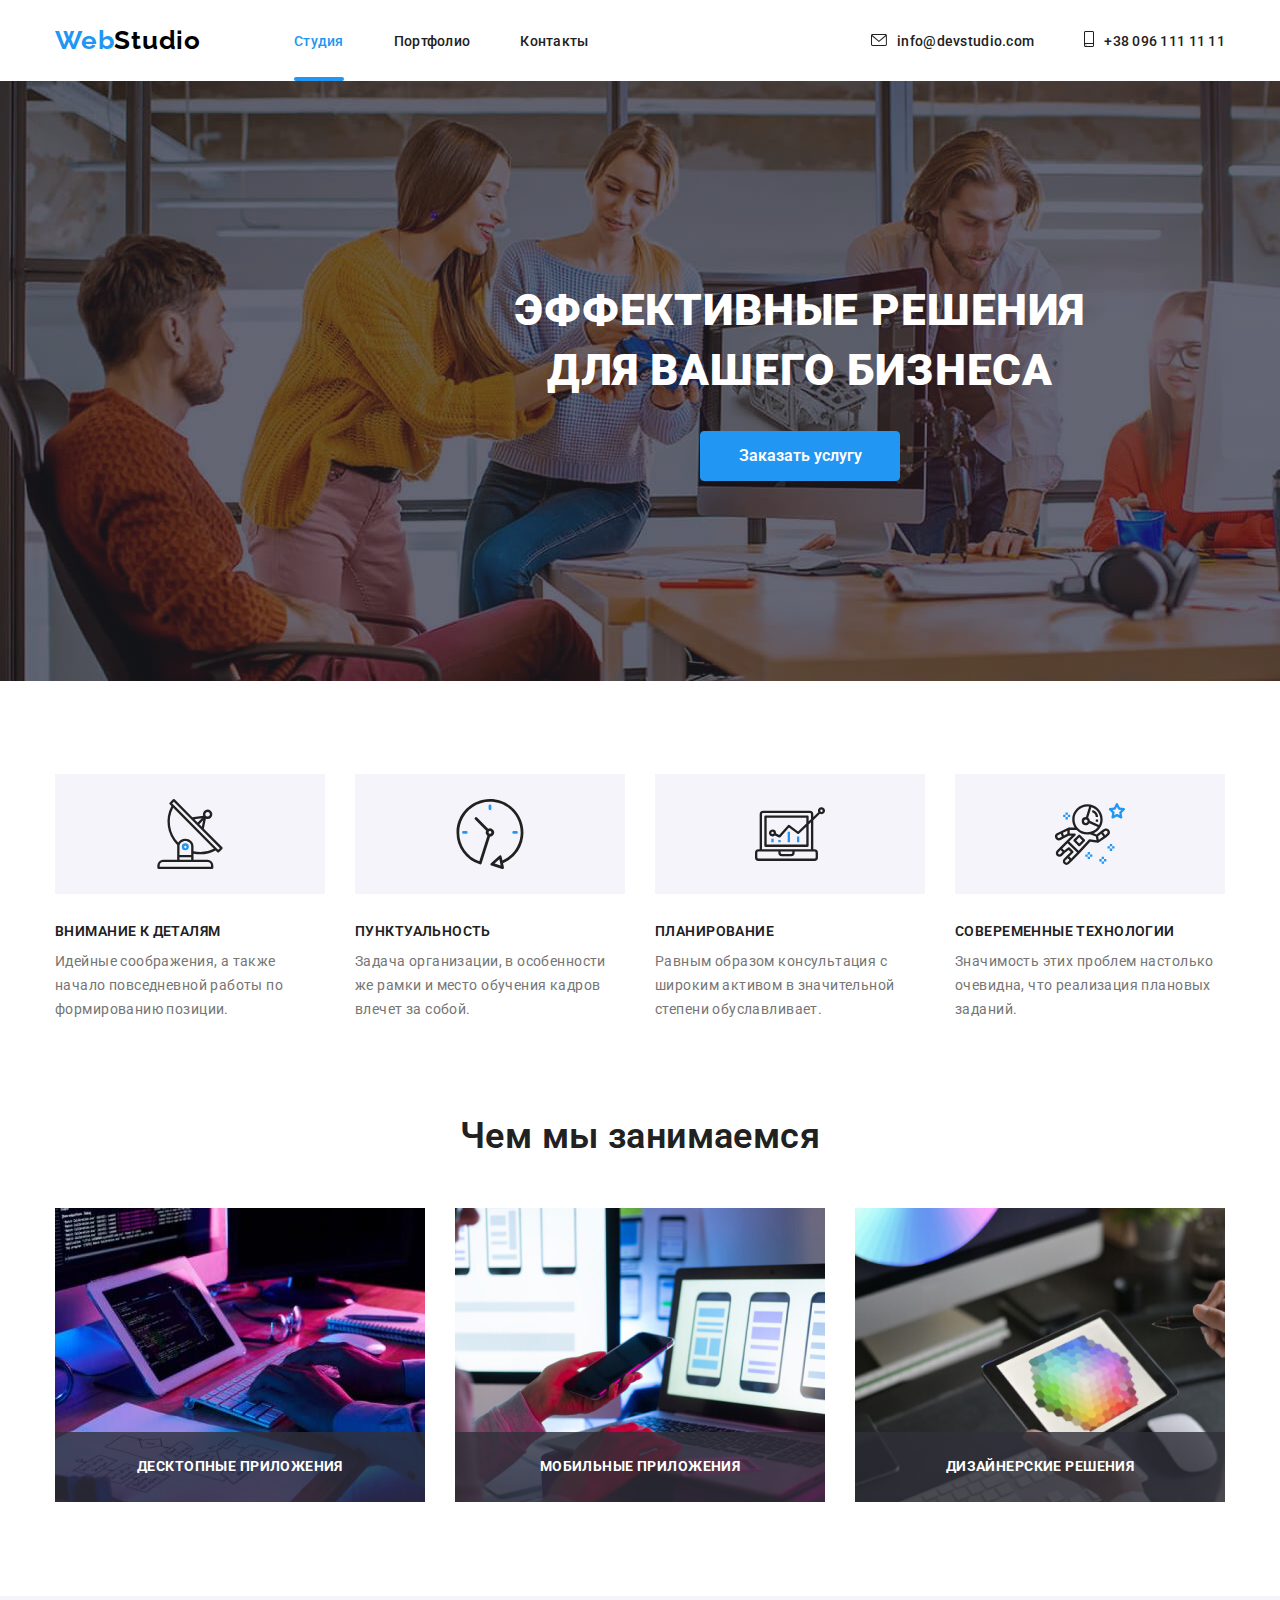
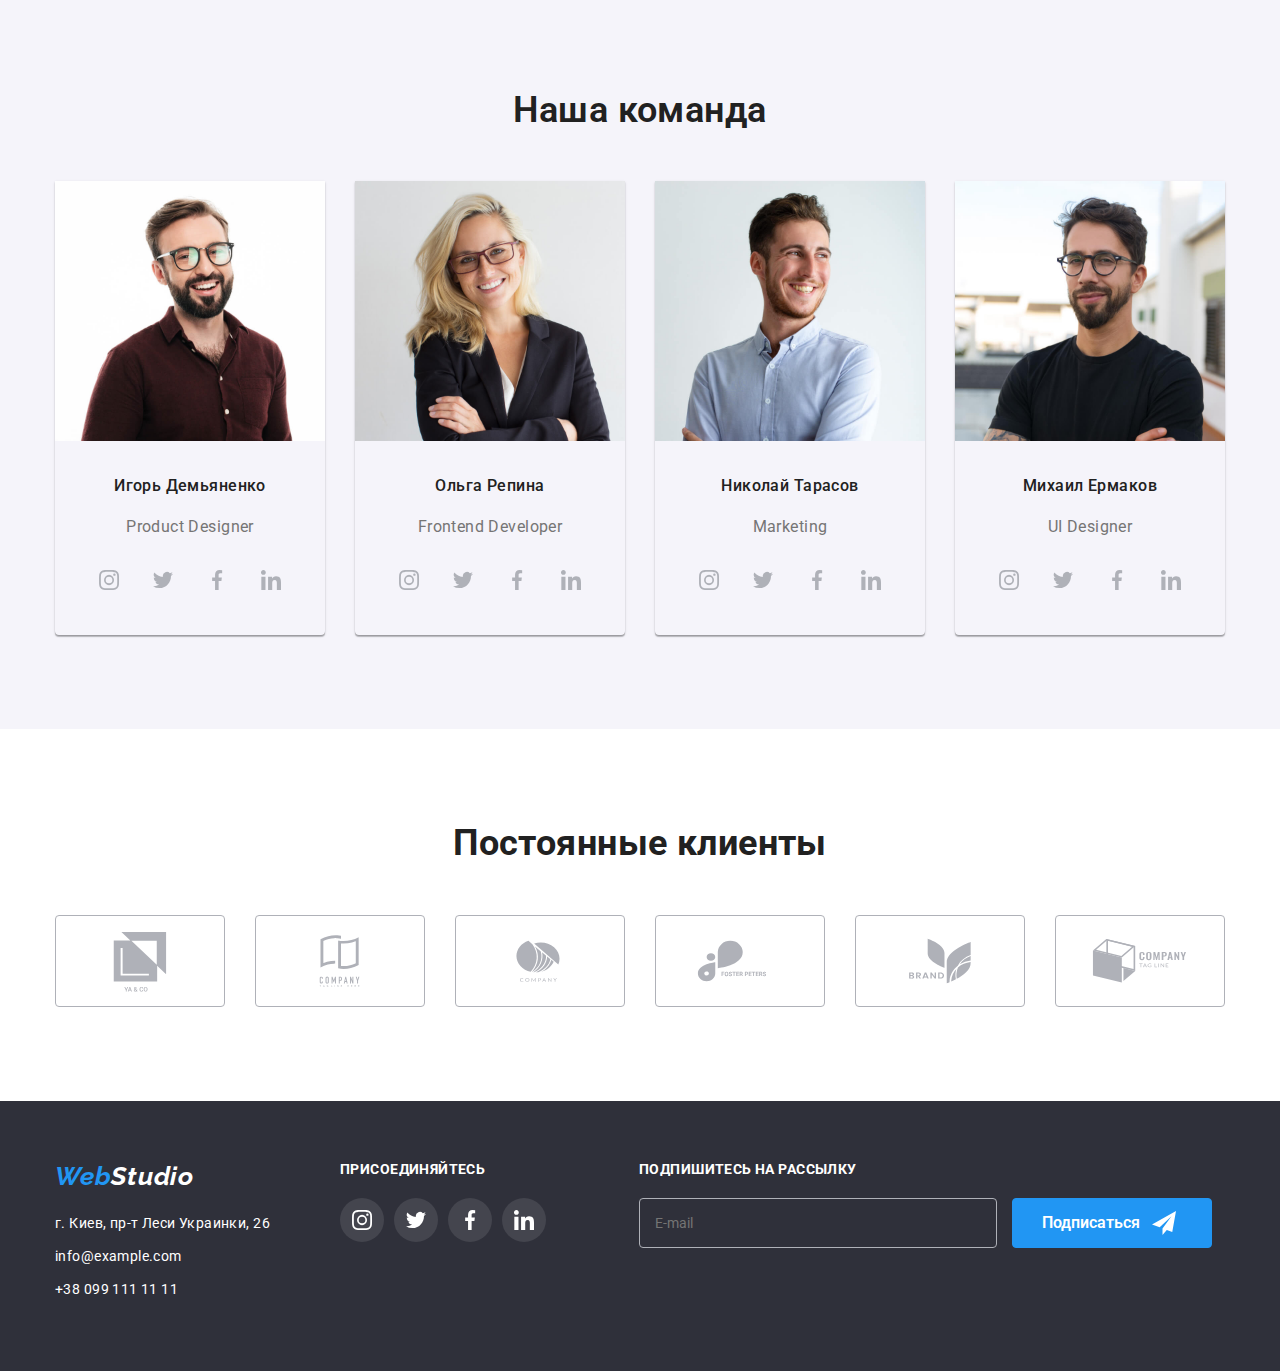
==== commit 12dc9acd: "added color corrections" ====
--- a/index.html
+++ b/index.html
@@ -65,7 +65,7 @@
             </div>
         </section>
         <!-- ---------------------ADVANTAGES------------------ -->
-        <section class="advantages section">
+        <section class="advantages">
             <div class="container">
                 <h2 class="visually-hidden">Преимущества</h2>
                 <ul class="advantages__list list">
@@ -109,7 +109,7 @@
             </div>
         </section>
         <!-- ---------------------OUR WORK-------------------------- -->
-        <section class="our-work">
+        <section class="our-work section">
             <div class="container">
                 <h2 class="our-work__h2">Чем мы занимаемся</h2>
                 <ul class="our-work__list list">
@@ -394,7 +394,6 @@
                             <svg class="svg" width="44px" height="44px">
                                 <use href="./img/sprite.svg#instagram"></use>
                             </svg>
-
                         </a>
                     </li>
                     <li class="social-networks__item social-networks__item--dark">
--- a/css/main.min.css
+++ b/css/main.min.css
@@ -1,2 +1,2 @@
-body{color:#757575;background-color:#fff;font-family:Roboto, sans-serif;font-size:14px;font-weight:400;letter-spacing:0.03em}button{font-family:inherit}h1,h2,h3,h4,h5,h6{color:#212121}h1,h2,h3,h4,h5,h6,p,a{margin:0;padding:0}a{color:inherit}.container{padding:0 15px;margin-left:auto;margin-right:auto;margin-top:0;margin-bottom:0;width:1200px;text-align:center}.list{list-style-type:none;margin:0;padding:0}.section{padding-top:94px;padding-bottom:94px}.accent-color{color:#2196F3}.img{display:block}.svg{fill:currentColor}.visually-hidden{position:absolute;white-space:nowrap;width:1px;height:1px;overflow:hidden;border:0;padding:0;clip:rect(0 0 0 0);-webkit-clip-path:inset(50%);clip-path:inset(50%);margin:-1px}.is-hidden{opacity:0;pointer-events:none}.btn{width:200px;height:50px;border-radius:4px;border:1px solid #2196F3;font-size:16px;line-height:1.88;font-weight:600;background-color:#2196F3;color:#fff;-webkit-transition:background-color 250ms cubic-bezier(0.4, 0, 0.2, 1);transition:background-color 250ms cubic-bezier(0.4, 0, 0.2, 1)}.btn:hover,.btn:focus{background-color:#188CE8}.header{width:1200px;padding-top:25px;padding-bottom:25px;padding-left:15px;padding-right:15px;margin-left:auto;margin-right:auto;font-weight:500;font-size:14px;line-height:16px;letter-spacing:0.02em;text-decoration:none}.nav{display:-webkit-box;display:-ms-flexbox;display:flex;-webkit-box-align:center;-ms-flex-align:center;align-items:center}.nav__pages{display:-webkit-box;display:-ms-flexbox;display:flex;-webkit-box-align:center;-ms-flex-align:center;align-items:center;margin-left:93px}.nav__contacts{display:-webkit-box;display:-ms-flexbox;display:flex;-webkit-box-align:center;-ms-flex-align:center;align-items:center}.nav__list{color:#212121}.nav__list+.nav__list{margin-left:50px}.nav__link{display:-webkit-inline-box;display:-ms-inline-flexbox;display:inline-flex;-webkit-box-align:center;-ms-flex-align:center;align-items:center;text-decoration:none;-webkit-transition:color 250ms cubic-bezier(0.4, 0, 0.2, 1);transition:color 250ms cubic-bezier(0.4, 0, 0.2, 1)}.nav__link:focus,.nav__link:hover{color:#2196F3}.nav__contacts{margin-left:auto}.nav__link--current{position:relative;color:#2196F3}.nav__link--current:after{content:"";position:absolute;bottom:-32px;left:0;width:100%;height:4px;border-radius:2px;background-color:#2196F3}.nav__icon{margin-right:10px;color:inherit}.logo{color:#2196F3;font-family:Raleway, sans-serif;font-weight:700;font-size:26px;line-height:1.2;letter-spacing:0.03em;text-decoration:none}.logo--black{color:black}.logo--white{color:#fff}.hero{background-color:#2F303A;text-align:center;letter-spacing:0.06em;padding-top:200px;padding-bottom:200px;margin-left:auto;margin-right:auto;width:1600px;height:600px;background-image:-webkit-gradient(linear, left top, right top, from(rgba(47,48,58,0.4)), to(rgba(47,48,58,0.4))),url("../img/Img_hero_o.jpg");background-image:linear-gradient(to right, rgba(47,48,58,0.4), rgba(47,48,58,0.4)),url("../img/Img_hero_o.jpg");background-repeat:no-repeat;background-size:contain;background-position:center}.hero__h1{margin-bottom:30px;color:#fff;font-weight:900;font-size:44px;line-height:1.36;text-transform:uppercase}.advantages__list{display:-webkit-box;display:-ms-flexbox;display:flex;text-align:left}.advantages__item{width:270px}.advantages__item+.advantages__item{margin-left:30px}.advantages__icon{width:270px;height:120px;padding:25px;margin-bottom:30px;text-align:center;background-color:#F5F4FA}.advantages__h3{margin-bottom:10px;font-weight:600;font-size:14px;line-height:1.14}.advantages__h3+*{line-height:1.71}.out-work{margin-bottom:94px}.our-work__h2{text-align:center;margin-bottom:50px;font-weight:600;font-size:36px;line-height:1.16}.our-work__list{display:-webkit-box;display:-ms-flexbox;display:flex}.our-work__item{position:relative}.our-work__item+.our-work__item{margin-left:30px}.our-work__explanation{position:absolute;bottom:0;left:0;height:70px;width:100%;padding-top:27px;padding-bottom:27px;background:rgba(47,48,58,0.8)}.our-work__h3{color:#fff;font-size:14px;font-weight:700;line-height:1.14}.our-team{background-color:var(--ourteam-background-color)}.our-team__h2{text-align:center;margin-bottom:50px;font-weight:600;font-size:36px;line-height:1.16}.our-team__h3{text-align:center;margin-bottom:10px;font-weight:500;font-size:16px;line-height:1.9}.our-team__h3+p{margin-bottom:16px;text-align:center;font-weight:400;font-size:16px;line-height:1.9}.our-team__list{display:-webkit-box;display:-ms-flexbox;display:flex}.our-team__item{-webkit-box-shadow:0px 1px 3px rgba(0,0,0,0.12),0px 1px 1px rgba(0,0,0,0.14),0px 2px 1px rgba(0,0,0,0.2);box-shadow:0px 1px 3px rgba(0,0,0,0.12),0px 1px 1px rgba(0,0,0,0.14),0px 2px 1px rgba(0,0,0,0.2);border-radius:0px 0px 4px 4px}.our-team__item+.our-team__item{margin-left:30px}.our-team__fio{padding-top:30px;padding-bottom:30px}.our-team__social-links-positioning{display:inline-block;margin-left:auto;margin-right:auto}.regular-customers{text-align:center}.regular-customers__h2{font-size:36px;line-height:1.16;margin-bottom:50px}.regular-customers__list{display:-webkit-box;display:-ms-flexbox;display:flex;-webkit-box-pack:justify;-ms-flex-pack:justify;justify-content:space-between}.regular-customers__link{display:block;width:170px;height:92px;padding-top:16px;padding-bottom:16px;border:1px solid #AFB1B8;border-radius:4px;-webkit-transition:color 250ms cubic-bezier(0.4, 0, 0.2, 1),border-color 250ms cubic-bezier(0.4, 0, 0.2, 1);transition:color 250ms cubic-bezier(0.4, 0, 0.2, 1),border-color 250ms cubic-bezier(0.4, 0, 0.2, 1)}.regular-customers__link:hover,.regular-customers__link:focus{color:#2196F3;border-color:#2196F3;outline:none}.regular-customers__svg{display:block;margin-left:auto;margin-right:auto;margin-bottom:auto;margin-top:auto}.social-networks{display:-webkit-box;display:-ms-flexbox;display:flex;padding:0;margin-top:0;margin-bottom:0;list-style-type:none}.social-networks__item{display:block;width:44px;height:44px;border-radius:50%}.social-networks__item+.social-networks__item{margin-left:10px}.social-networks__item--dark{background:rgba(255,255,255,0.1)}.social-networks__icon{display:block;width:44px;height:44px;border-radius:50%;color:inherit;-webkit-transition:color 250ms cubic-bezier(0.4, 0, 0.2, 1),background-color 250ms cubic-bezier(0.4, 0, 0.2, 1);transition:color 250ms cubic-bezier(0.4, 0, 0.2, 1),background-color 250ms cubic-bezier(0.4, 0, 0.2, 1)}.social-networks__icon:focus,.social-networks__icon:hover{color:#fff;background-color:#2196F3}footer{background-color:#2F303A}.footer{display:-webkit-box;display:-ms-flexbox;display:flex;padding-top:60px;padding-bottom:60px}.address{text-align:left}.adress--mb9{display:block;margin-bottom:9px}.address-logo{display:block;margin-bottom:20px}.footer-h2{display:inline-block;font-size:14px;line-height:1.14;margin-bottom:20px;color:#fff;text-transform:uppercase}.social-links{margin-left:70px;text-align:left}.footer-form{margin-left:93px;text-align:left}.footer-form__email{height:50px;width:358px;padding-left:15px;padding-right:15px;outline:none;border:1px solid #AFB1B8;border-radius:4px;background-color:#2F303A;color:#fff;-webkit-transition:border-color 250ms cubic-bezier(0.4, 0, 0.2, 1);transition:border-color 250ms cubic-bezier(0.4, 0, 0.2, 1)}.footer-form__email:focus-within{border-color:#2196F3}.footer-form__btn{display:-webkit-inline-box;display:-ms-inline-flexbox;display:inline-flex;-webkit-box-align:center;-ms-flex-align:center;align-items:center;margin-left:12px;padding-left:29px;text-align:center}.footer-form__svg{margin-left:12px}.backdrop{position:fixed;top:0;left:0;width:100%;height:100%;background:rgba(0,0,0,0.2);-webkit-transition:opacity 250ms cubic-bezier(0.4, 0, 0.2, 1);transition:opacity 250ms cubic-bezier(0.4, 0, 0.2, 1)}.modal{position:absolute;top:50%;left:50%;width:528px;height:581px;padding:40px;border-radius:4px;background-color:#fff;-webkit-transform:translate(-50%, -50%) scale(1);transform:translate(-50%, -50%) scale(1);-webkit-transition:-webkit-transform 250ms cubic-bezier(0.4, 0, 0.2, 1);transition:-webkit-transform 250ms cubic-bezier(0.4, 0, 0.2, 1);transition:transform 250ms cubic-bezier(0.4, 0, 0.2, 1);transition:transform 250ms cubic-bezier(0.4, 0, 0.2, 1), -webkit-transform 250ms cubic-bezier(0.4, 0, 0.2, 1)}.is-hidden .modal{-webkit-transform:translate(-50%, -50%) scale(0.8);transform:translate(-50%, -50%) scale(0.8)}.modal__close-btn{position:absolute;top:8px;right:8px;padding:0;border:none;background-color:#fff;color:black;cursor:pointer}.modal__close-btn:hover{color:#2196F3}.modal-form{display:-webkit-box;display:-ms-flexbox;display:flex;-webkit-box-orient:vertical;-webkit-box-direction:normal;-ms-flex-direction:column;flex-direction:column;padding:0}.modal__h2{font-size:20px;margin-bottom:30px}.modal-form__label{display:block;position:relative;margin-bottom:28px}.modal-form__input-text{position:absolute;top:-18px;left:0}.modal-form__info-input{display:block;width:100%;height:40px;padding-left:42px;outline:none;border:1px solid #AFB1B8;border-radius:4px;-webkit-transition:border-color 250ms cubic-bezier(0.4, 0, 0.2, 1);transition:border-color 250ms cubic-bezier(0.4, 0, 0.2, 1)}.modal-form__info-input:focus-within{border-color:#2196F3}.modal-form__info-input:focus-within ~ .modal-form__input-icon{color:#2196F3}.modal-form__input-icon{position:absolute;width:18px;height:18px;top:50%;left:12px;-webkit-transform:translateY(-50%);transform:translateY(-50%)}.modal-form__comment-lable{margin-bottom:20px}.modal-form__comment{display:block;height:120px;width:100%;margin-top:4px;margin-bottom:20px;padding:12px 16px;outline:none;border:1px solid #AFB1B8;border-radius:4px;resize:none;-webkit-transition:border-color 250ms cubic-bezier(0.4, 0, 0.2, 1);transition:border-color 250ms cubic-bezier(0.4, 0, 0.2, 1)}.modal-form__comment:focus-within{border-color:#2196F3}.modal-form__btn{margin-left:auto;margin-right:auto}.modal-form__label-checkbox{position:relative;margin-left:auto;margin-right:auto;margin-bottom:30px;padding-left:15px;font-size:14px}.modal-form__check-input{-moz-appearance:none;appearance:none;-webkit-appearance:none}.modal-form__checkbox-icon{display:block;position:absolute;top:0;margin-left:-17px;height:15px;width:16px;background-color:inherit;background-image:url("data:image/svg+xml,%3Csvg width='16' height='15' viewBox='0 0 16 15' fill='none' xmlns='http://www.w3.org/2000/svg'%3E%3Cpath d='M14.2222 1.66667V13.3333H1.77778V1.66667H14.2222ZM14.2222 0H1.77778C0.8 0 0 0.75 0 1.66667V13.3333C0 14.25 0.8 15 1.77778 15H14.2222C15.2 15 16 14.25 16 13.3333V1.66667C16 0.75 15.2 0 14.2222 0Z' fill='%23212121'/%3E%3C/svg%3E%0A")}.modal-form__check-input:checked+.modal-form__checkbox-icon{background-color:#2196F3;background-image:url("data:image/svg+xml,%3Csvg width='16' height='15' viewBox='0 0 16 15' fill='none' xmlns='http://www.w3.org/2000/svg'%3E%3Cpath d='M3.95703 7.75166L3.88825 7.68604L3.81923 7.75141L2.93123 8.59258L2.85486 8.66492L2.93097 8.73753L6.42671 12.0724L6.49574 12.1382L6.56476 12.0724L14.069 4.91352L14.1449 4.84116L14.069 4.76881L13.1873 3.92764L13.1183 3.86183L13.0493 3.92761L6.49577 10.1735L3.95703 7.75166Z' fill='white' stroke='white' stroke-width='0.2'/%3E%3C/svg%3E%0A")}.modal-form__agreement-link{font-size:14px;color:#2196F3}.filter__btn{background-color:#F5F4FA;color:#212121;font-weight:500;font-size:16px;line-height:1.62;font-style:inherit;text-align:center;border-radius:4px;padding-top:6px;padding-bottom:6px;padding-left:22px;padding-right:22px;border:1px solid #F5F4FA;-webkit-box-shadow:none;box-shadow:none;-webkit-transition:color 250ms cubic-bezier(0.4, 0, 0.2, 1),background-color 250ms cubic-bezier(0.4, 0, 0.2, 1),border 250ms cubic-bezier(0.4, 0, 0.2, 1),-webkit-box-shadow 250ms cubic-bezier(0.4, 0, 0.2, 1);transition:color 250ms cubic-bezier(0.4, 0, 0.2, 1),background-color 250ms cubic-bezier(0.4, 0, 0.2, 1),border 250ms cubic-bezier(0.4, 0, 0.2, 1),-webkit-box-shadow 250ms cubic-bezier(0.4, 0, 0.2, 1);transition:color 250ms cubic-bezier(0.4, 0, 0.2, 1),background-color 250ms cubic-bezier(0.4, 0, 0.2, 1),border 250ms cubic-bezier(0.4, 0, 0.2, 1),box-shadow 250ms cubic-bezier(0.4, 0, 0.2, 1);transition:color 250ms cubic-bezier(0.4, 0, 0.2, 1),background-color 250ms cubic-bezier(0.4, 0, 0.2, 1),border 250ms cubic-bezier(0.4, 0, 0.2, 1),box-shadow 250ms cubic-bezier(0.4, 0, 0.2, 1),-webkit-box-shadow 250ms cubic-bezier(0.4, 0, 0.2, 1)}.filter__btn:hover,.filter__btn:focus{color:#fff;background-color:#2196F3;border:1px solid #2196F3;-webkit-box-shadow:0px 3px 1px rgba(0,0,0,0.1),0px 1px 2px rgba(0,0,0,0.08),0px 2px 2px rgba(0,0,0,0.12);box-shadow:0px 3px 1px rgba(0,0,0,0.1),0px 1px 2px rgba(0,0,0,0.08),0px 2px 2px rgba(0,0,0,0.12)}.portfolio{border-top:1px solid #ECECEC}.filter{display:-webkit-box;display:-ms-flexbox;display:flex;-webkit-box-pack:center;-ms-flex-pack:center;justify-content:center;margin-bottom:50px}.filter__item{border-radius:4px}.filter__item+.filter__item{margin-left:8px}.gallery{display:-webkit-box;display:-ms-flexbox;display:flex;-ms-flex-wrap:wrap;flex-wrap:wrap}.gallery__link{text-decoration:none}.gallery__item{position:relative;margin-right:30px;margin-bottom:30px;-webkit-transition:-webkit-box-shadow 250ms cubic-bezier(0.4, 0, 0.2, 1);transition:-webkit-box-shadow 250ms cubic-bezier(0.4, 0, 0.2, 1);transition:box-shadow 250ms cubic-bezier(0.4, 0, 0.2, 1);transition:box-shadow 250ms cubic-bezier(0.4, 0, 0.2, 1), -webkit-box-shadow 250ms cubic-bezier(0.4, 0, 0.2, 1)}.gallery__item:hover,.gallery__item:focus{-webkit-box-shadow:0px 1px 1px rgba(0,0,0,0.12),0px 4px 4px rgba(0,0,0,0.06),1px 4px 6px rgba(0,0,0,0.16);box-shadow:0px 1px 1px rgba(0,0,0,0.12),0px 4px 4px rgba(0,0,0,0.06),1px 4px 6px rgba(0,0,0,0.16)}.gallery__item:nth-child(3n){margin-right:0}.gallery__project-information-wrap{position:relative;width:370px;overflow:hidden}.gallery__short-project-description{position:absolute;top:0;left:0;width:100%;height:100%;padding:63px 24px;margin-bottom:110px;font-size:18px;line-height:1.55;text-align:left;color:#fff;background:rgba(33,150,243,0.9);-webkit-transform:translateY(100%);transform:translateY(100%);-webkit-transition:opacity 250ms cubic-bezier(0.4, 0, 0.2, 1),-webkit-transform 250ms cubic-bezier(0.4, 0, 0.2, 1);transition:opacity 250ms cubic-bezier(0.4, 0, 0.2, 1),-webkit-transform 250ms cubic-bezier(0.4, 0, 0.2, 1);transition:transform 250ms cubic-bezier(0.4, 0, 0.2, 1),opacity 250ms cubic-bezier(0.4, 0, 0.2, 1);transition:transform 250ms cubic-bezier(0.4, 0, 0.2, 1),opacity 250ms cubic-bezier(0.4, 0, 0.2, 1),-webkit-transform 250ms cubic-bezier(0.4, 0, 0.2, 1);opacity:0}.gallery__link:hover .gallery__short-project-description,.gallery__link:focus .gallery__short-project-description{opacity:1;-webkit-transform:translateY(0);transform:translateY(0)}.gallery__h2{font-size:18px;line-height:2;margin-bottom:4px}.gallery__p{color:#757575;font-size:16px;line-height:1.88}
+body{color:#757575;background-color:#fff;font-family:Roboto, sans-serif;font-size:14px;font-weight:400;letter-spacing:0.03em}button{font-family:inherit}h1,h2,h3,h4,h5,h6{color:#212121}h1,h2,h3,h4,h5,h6,p,a{margin:0;padding:0}a{color:inherit}.container{padding:0 15px;margin-left:auto;margin-right:auto;margin-top:0;margin-bottom:0;width:1200px;text-align:center}.list{list-style-type:none;margin:0;padding:0}.section{padding-top:94px;padding-bottom:94px}.accent-color{color:#2196F3}.img{display:block}.svg{fill:currentColor}.visually-hidden{position:absolute;white-space:nowrap;width:1px;height:1px;overflow:hidden;border:0;padding:0;clip:rect(0 0 0 0);-webkit-clip-path:inset(50%);clip-path:inset(50%);margin:-1px}.is-hidden{opacity:0;pointer-events:none}.btn{width:200px;height:50px;border-radius:4px;border:1px solid #2196F3;font-size:16px;line-height:1.88;font-weight:600;background-color:#2196F3;color:#fff;-webkit-transition:background-color 250ms cubic-bezier(0.4, 0, 0.2, 1);transition:background-color 250ms cubic-bezier(0.4, 0, 0.2, 1)}.btn:hover,.btn:focus{background-color:#188CE8}.social-networks{display:-webkit-box;display:-ms-flexbox;display:flex;padding:0;margin-top:0;margin-bottom:0;list-style-type:none}.social-networks__item{color:#AFB1B8;display:block;width:44px;height:44px;border-radius:50%}.social-networks__item+.social-networks__item{margin-left:10px}.social-networks__item--dark{background:rgba(255,255,255,0.1);color:#fff}.social-networks__icon{display:block;width:44px;height:44px;border-radius:50%;color:inherit;-webkit-transition:color 250ms cubic-bezier(0.4, 0, 0.2, 1),background-color 250ms cubic-bezier(0.4, 0, 0.2, 1);transition:color 250ms cubic-bezier(0.4, 0, 0.2, 1),background-color 250ms cubic-bezier(0.4, 0, 0.2, 1)}.social-networks__icon:focus,.social-networks__icon:hover{color:#fff;background-color:#2196F3}.header{width:1200px;padding-top:25px;padding-bottom:25px;padding-left:15px;padding-right:15px;margin-left:auto;margin-right:auto;font-weight:500;font-size:14px;line-height:16px;letter-spacing:0.02em;text-decoration:none}.nav{display:-webkit-box;display:-ms-flexbox;display:flex;-webkit-box-align:center;-ms-flex-align:center;align-items:center}.nav__pages{display:-webkit-box;display:-ms-flexbox;display:flex;-webkit-box-align:center;-ms-flex-align:center;align-items:center;margin-left:93px}.nav__contacts{display:-webkit-box;display:-ms-flexbox;display:flex;-webkit-box-align:center;-ms-flex-align:center;align-items:center}.nav__list{color:#212121}.nav__list+.nav__list{margin-left:50px}.nav__link{display:-webkit-inline-box;display:-ms-inline-flexbox;display:inline-flex;-webkit-box-align:center;-ms-flex-align:center;align-items:center;text-decoration:none;-webkit-transition:color 250ms cubic-bezier(0.4, 0, 0.2, 1);transition:color 250ms cubic-bezier(0.4, 0, 0.2, 1)}.nav__link:focus,.nav__link:hover{color:#2196F3}.nav__contacts{margin-left:auto}.nav__link--current{position:relative;color:#2196F3}.nav__link--current:after{content:"";position:absolute;bottom:-32px;left:0;width:100%;height:4px;border-radius:2px;background-color:#2196F3}.nav__icon{margin-right:10px;color:inherit}.logo{color:#2196F3;font-family:Raleway, sans-serif;font-weight:700;font-size:26px;line-height:1.2;letter-spacing:0.03em;text-decoration:none}.logo--black{color:black}.logo--white{color:#fff}.hero{background-color:#2F303A;text-align:center;letter-spacing:0.06em;padding-top:200px;padding-bottom:200px;margin-left:auto;margin-right:auto;width:1600px;height:600px;background-image:-webkit-gradient(linear, left top, right top, from(rgba(47,48,58,0.4)), to(rgba(47,48,58,0.4))),url("../img/Img_hero_o.jpg");background-image:linear-gradient(to right, rgba(47,48,58,0.4), rgba(47,48,58,0.4)),url("../img/Img_hero_o.jpg");background-repeat:no-repeat;background-size:contain;background-position:center}.hero__h1{margin-bottom:30px;color:#fff;font-weight:900;font-size:44px;line-height:1.36;text-transform:uppercase}.advantages{padding-top:93px}.advantages__list{display:-webkit-box;display:-ms-flexbox;display:flex;text-align:left}.advantages__item{width:270px}.advantages__item+.advantages__item{margin-left:30px}.advantages__icon{width:270px;height:120px;padding:25px;margin-bottom:30px;text-align:center;background-color:#F5F4FA}.advantages__h3{margin-bottom:10px;font-weight:600;font-size:14px;line-height:1.14}.advantages__h3+*{line-height:1.71}.out-work{margin-bottom:94px}.our-work__h2{text-align:center;margin-bottom:50px;font-weight:600;font-size:36px;line-height:1.16}.our-work__list{display:-webkit-box;display:-ms-flexbox;display:flex}.our-work__item{position:relative}.our-work__item+.our-work__item{margin-left:30px}.our-work__explanation{position:absolute;bottom:0;left:0;height:70px;width:100%;padding-top:27px;padding-bottom:27px;background:rgba(47,48,58,0.8)}.our-work__h3{color:#fff;font-size:14px;font-weight:700;line-height:1.14}.our-team{background-color:#F5F4FA}.our-team__h2{text-align:center;margin-bottom:50px;font-weight:600;font-size:36px;line-height:1.16}.our-team__h3{text-align:center;margin-bottom:10px;font-weight:500;font-size:16px;line-height:1.9}.our-team__h3+p{margin-bottom:16px;text-align:center;font-weight:400;font-size:16px;line-height:1.9}.our-team__list{display:-webkit-box;display:-ms-flexbox;display:flex}.our-team__item{-webkit-box-shadow:0px 1px 3px rgba(0,0,0,0.12),0px 1px 1px rgba(0,0,0,0.14),0px 2px 1px rgba(0,0,0,0.2);box-shadow:0px 1px 3px rgba(0,0,0,0.12),0px 1px 1px rgba(0,0,0,0.14),0px 2px 1px rgba(0,0,0,0.2);border-radius:0px 0px 4px 4px}.our-team__item+.our-team__item{margin-left:30px}.our-team__fio{padding-top:30px;padding-bottom:30px}.our-team__social-links-positioning{display:inline-block;margin-left:auto;margin-right:auto}.regular-customers{text-align:center}.regular-customers__h2{font-size:36px;line-height:1.16;margin-bottom:50px}.regular-customers__list{display:-webkit-box;display:-ms-flexbox;display:flex;-webkit-box-pack:justify;-ms-flex-pack:justify;justify-content:space-between}.regular-customers__link{display:block;width:170px;height:92px;padding-top:16px;padding-bottom:16px;border:1px solid #AFB1B8;border-radius:4px;color:#AFB1B8;-webkit-transition:color 250ms cubic-bezier(0.4, 0, 0.2, 1),border-color 250ms cubic-bezier(0.4, 0, 0.2, 1);transition:color 250ms cubic-bezier(0.4, 0, 0.2, 1),border-color 250ms cubic-bezier(0.4, 0, 0.2, 1)}.regular-customers__link:hover,.regular-customers__link:focus{color:#2196F3;border-color:#2196F3;outline:none}.regular-customers__svg{display:block;margin-left:auto;margin-right:auto;margin-bottom:auto;margin-top:auto}footer{background-color:#2F303A}.footer{display:-webkit-box;display:-ms-flexbox;display:flex;padding-top:60px;padding-bottom:60px}.address{text-align:left}.adress--mb9{display:block;margin-bottom:9px;color:#fff;font-weight:400;font-size:14px;font-style:normal;text-decoration:none;line-height:1.71}.address-logo{display:block;margin-bottom:20px}.footer-h2{display:inline-block;font-size:14px;line-height:1.14;margin-bottom:20px;color:#fff;text-transform:uppercase}.social-links{margin-left:70px;text-align:left}.footer-form{margin-left:93px;text-align:left}.footer-form__email{height:50px;width:358px;padding-left:15px;padding-right:15px;outline:none;border:1px solid #AFB1B8;border-radius:4px;background-color:#2F303A;color:#fff;-webkit-transition:border-color 250ms cubic-bezier(0.4, 0, 0.2, 1);transition:border-color 250ms cubic-bezier(0.4, 0, 0.2, 1)}.footer-form__email:focus-within{border-color:#2196F3}.footer-form__btn{display:-webkit-inline-box;display:-ms-inline-flexbox;display:inline-flex;-webkit-box-align:center;-ms-flex-align:center;align-items:center;margin-left:12px;padding-left:29px;text-align:center}.footer-form__svg{margin-left:12px}.backdrop{position:fixed;top:0;left:0;width:100%;height:100%;background:rgba(0,0,0,0.2);-webkit-transition:opacity 250ms cubic-bezier(0.4, 0, 0.2, 1);transition:opacity 250ms cubic-bezier(0.4, 0, 0.2, 1)}.modal{position:absolute;top:50%;left:50%;width:528px;height:581px;padding:40px;border-radius:4px;background-color:#fff;-webkit-transform:translate(-50%, -50%) scale(1);transform:translate(-50%, -50%) scale(1);-webkit-transition:-webkit-transform 250ms cubic-bezier(0.4, 0, 0.2, 1);transition:-webkit-transform 250ms cubic-bezier(0.4, 0, 0.2, 1);transition:transform 250ms cubic-bezier(0.4, 0, 0.2, 1);transition:transform 250ms cubic-bezier(0.4, 0, 0.2, 1), -webkit-transform 250ms cubic-bezier(0.4, 0, 0.2, 1)}.is-hidden .modal{-webkit-transform:translate(-50%, -50%) scale(0.8);transform:translate(-50%, -50%) scale(0.8)}.modal__close-btn{position:absolute;top:8px;right:8px;padding:0;border:none;background-color:#fff;color:black;cursor:pointer}.modal__close-btn:hover{color:#2196F3}.modal-form{display:-webkit-box;display:-ms-flexbox;display:flex;-webkit-box-orient:vertical;-webkit-box-direction:normal;-ms-flex-direction:column;flex-direction:column;padding:0}.modal__h2{font-size:20px;margin-bottom:30px}.modal-form__label{display:block;position:relative;margin-bottom:28px}.modal-form__input-text{position:absolute;top:-18px;left:0}.modal-form__info-input{display:block;width:100%;height:40px;padding-left:42px;outline:none;border:1px solid #AFB1B8;border-radius:4px;-webkit-transition:border-color 250ms cubic-bezier(0.4, 0, 0.2, 1);transition:border-color 250ms cubic-bezier(0.4, 0, 0.2, 1)}.modal-form__info-input:focus-within{border-color:#2196F3}.modal-form__info-input:focus-within ~ .modal-form__input-icon{color:#2196F3}.modal-form__input-icon{position:absolute;width:18px;height:18px;top:50%;left:12px;-webkit-transform:translateY(-50%);transform:translateY(-50%)}.modal-form__comment-lable{margin-bottom:20px}.modal-form__comment{display:block;height:120px;width:100%;margin-top:4px;margin-bottom:20px;padding:12px 16px;outline:none;border:1px solid #AFB1B8;border-radius:4px;resize:none;-webkit-transition:border-color 250ms cubic-bezier(0.4, 0, 0.2, 1);transition:border-color 250ms cubic-bezier(0.4, 0, 0.2, 1)}.modal-form__comment:focus-within{border-color:#2196F3}.modal-form__btn{margin-left:auto;margin-right:auto}.modal-form__label-checkbox{position:relative;margin-left:auto;margin-right:auto;margin-bottom:30px;padding-left:15px;font-size:14px}.modal-form__check-input{-moz-appearance:none;appearance:none;-webkit-appearance:none}.modal-form__checkbox-icon{display:block;position:absolute;top:0;margin-left:-17px;height:15px;width:16px;background-color:inherit;background-image:url("data:image/svg+xml,%3Csvg width='16' height='15' viewBox='0 0 16 15' fill='none' xmlns='http://www.w3.org/2000/svg'%3E%3Cpath d='M14.2222 1.66667V13.3333H1.77778V1.66667H14.2222ZM14.2222 0H1.77778C0.8 0 0 0.75 0 1.66667V13.3333C0 14.25 0.8 15 1.77778 15H14.2222C15.2 15 16 14.25 16 13.3333V1.66667C16 0.75 15.2 0 14.2222 0Z' fill='%23212121'/%3E%3C/svg%3E%0A")}.modal-form__check-input:checked+.modal-form__checkbox-icon{background-color:#2196F3;background-image:url("data:image/svg+xml,%3Csvg width='16' height='15' viewBox='0 0 16 15' fill='none' xmlns='http://www.w3.org/2000/svg'%3E%3Cpath d='M3.95703 7.75166L3.88825 7.68604L3.81923 7.75141L2.93123 8.59258L2.85486 8.66492L2.93097 8.73753L6.42671 12.0724L6.49574 12.1382L6.56476 12.0724L14.069 4.91352L14.1449 4.84116L14.069 4.76881L13.1873 3.92764L13.1183 3.86183L13.0493 3.92761L6.49577 10.1735L3.95703 7.75166Z' fill='white' stroke='white' stroke-width='0.2'/%3E%3C/svg%3E%0A")}.modal-form__agreement-link{font-size:14px;color:#2196F3}.filter__btn{background-color:#F5F4FA;color:#212121;font-weight:500;font-size:16px;line-height:1.62;font-style:inherit;text-align:center;border-radius:4px;padding-top:6px;padding-bottom:6px;padding-left:22px;padding-right:22px;border:1px solid #F5F4FA;-webkit-box-shadow:none;box-shadow:none;-webkit-transition:color 250ms cubic-bezier(0.4, 0, 0.2, 1),background-color 250ms cubic-bezier(0.4, 0, 0.2, 1),border 250ms cubic-bezier(0.4, 0, 0.2, 1),-webkit-box-shadow 250ms cubic-bezier(0.4, 0, 0.2, 1);transition:color 250ms cubic-bezier(0.4, 0, 0.2, 1),background-color 250ms cubic-bezier(0.4, 0, 0.2, 1),border 250ms cubic-bezier(0.4, 0, 0.2, 1),-webkit-box-shadow 250ms cubic-bezier(0.4, 0, 0.2, 1);transition:color 250ms cubic-bezier(0.4, 0, 0.2, 1),background-color 250ms cubic-bezier(0.4, 0, 0.2, 1),border 250ms cubic-bezier(0.4, 0, 0.2, 1),box-shadow 250ms cubic-bezier(0.4, 0, 0.2, 1);transition:color 250ms cubic-bezier(0.4, 0, 0.2, 1),background-color 250ms cubic-bezier(0.4, 0, 0.2, 1),border 250ms cubic-bezier(0.4, 0, 0.2, 1),box-shadow 250ms cubic-bezier(0.4, 0, 0.2, 1),-webkit-box-shadow 250ms cubic-bezier(0.4, 0, 0.2, 1)}.filter__btn:hover,.filter__btn:focus{color:#fff;background-color:#2196F3;border:1px solid #2196F3;-webkit-box-shadow:0px 3px 1px rgba(0,0,0,0.1),0px 1px 2px rgba(0,0,0,0.08),0px 2px 2px rgba(0,0,0,0.12);box-shadow:0px 3px 1px rgba(0,0,0,0.1),0px 1px 2px rgba(0,0,0,0.08),0px 2px 2px rgba(0,0,0,0.12)}.portfolio{border-top:1px solid #ECECEC}.filter{display:-webkit-box;display:-ms-flexbox;display:flex;-webkit-box-pack:center;-ms-flex-pack:center;justify-content:center;margin-bottom:50px}.filter__item{border-radius:4px}.filter__item+.filter__item{margin-left:8px}.gallery{display:-webkit-box;display:-ms-flexbox;display:flex;-ms-flex-wrap:wrap;flex-wrap:wrap}.gallery__link{text-decoration:none}.gallery__item{position:relative;margin-right:30px;margin-bottom:30px;-webkit-transition:-webkit-box-shadow 250ms cubic-bezier(0.4, 0, 0.2, 1);transition:-webkit-box-shadow 250ms cubic-bezier(0.4, 0, 0.2, 1);transition:box-shadow 250ms cubic-bezier(0.4, 0, 0.2, 1);transition:box-shadow 250ms cubic-bezier(0.4, 0, 0.2, 1), -webkit-box-shadow 250ms cubic-bezier(0.4, 0, 0.2, 1)}.gallery__item:hover,.gallery__item:focus{-webkit-box-shadow:0px 1px 1px rgba(0,0,0,0.12),0px 4px 4px rgba(0,0,0,0.06),1px 4px 6px rgba(0,0,0,0.16);box-shadow:0px 1px 1px rgba(0,0,0,0.12),0px 4px 4px rgba(0,0,0,0.06),1px 4px 6px rgba(0,0,0,0.16)}.gallery__item:nth-child(3n){margin-right:0}.gallery__project-information-wrap{position:relative;width:370px;overflow:hidden}.gallery__short-project-description{position:absolute;top:0;left:0;width:100%;height:100%;padding:63px 24px;margin-bottom:110px;font-size:18px;line-height:1.55;text-align:left;color:#fff;background:rgba(33,150,243,0.9);-webkit-transform:translateY(100%);transform:translateY(100%);-webkit-transition:opacity 250ms cubic-bezier(0.4, 0, 0.2, 1),-webkit-transform 250ms cubic-bezier(0.4, 0, 0.2, 1);transition:opacity 250ms cubic-bezier(0.4, 0, 0.2, 1),-webkit-transform 250ms cubic-bezier(0.4, 0, 0.2, 1);transition:transform 250ms cubic-bezier(0.4, 0, 0.2, 1),opacity 250ms cubic-bezier(0.4, 0, 0.2, 1);transition:transform 250ms cubic-bezier(0.4, 0, 0.2, 1),opacity 250ms cubic-bezier(0.4, 0, 0.2, 1),-webkit-transform 250ms cubic-bezier(0.4, 0, 0.2, 1);opacity:0}.gallery__link:hover .gallery__short-project-description,.gallery__link:focus .gallery__short-project-description{opacity:1;-webkit-transform:translateY(0);transform:translateY(0)}.gallery__shortdescription{padding-top:20px;border-left:1px solid #EEEEEE;border-right:1px solid #EEEEEE;border-bottom:1px solid #EEEEEE}.gallery__h2{font-size:18px;line-height:2;margin-bottom:4px}.gallery__p{color:#757575;font-size:16px;line-height:1.88}
 /*# sourceMappingURL=main.min.css.map */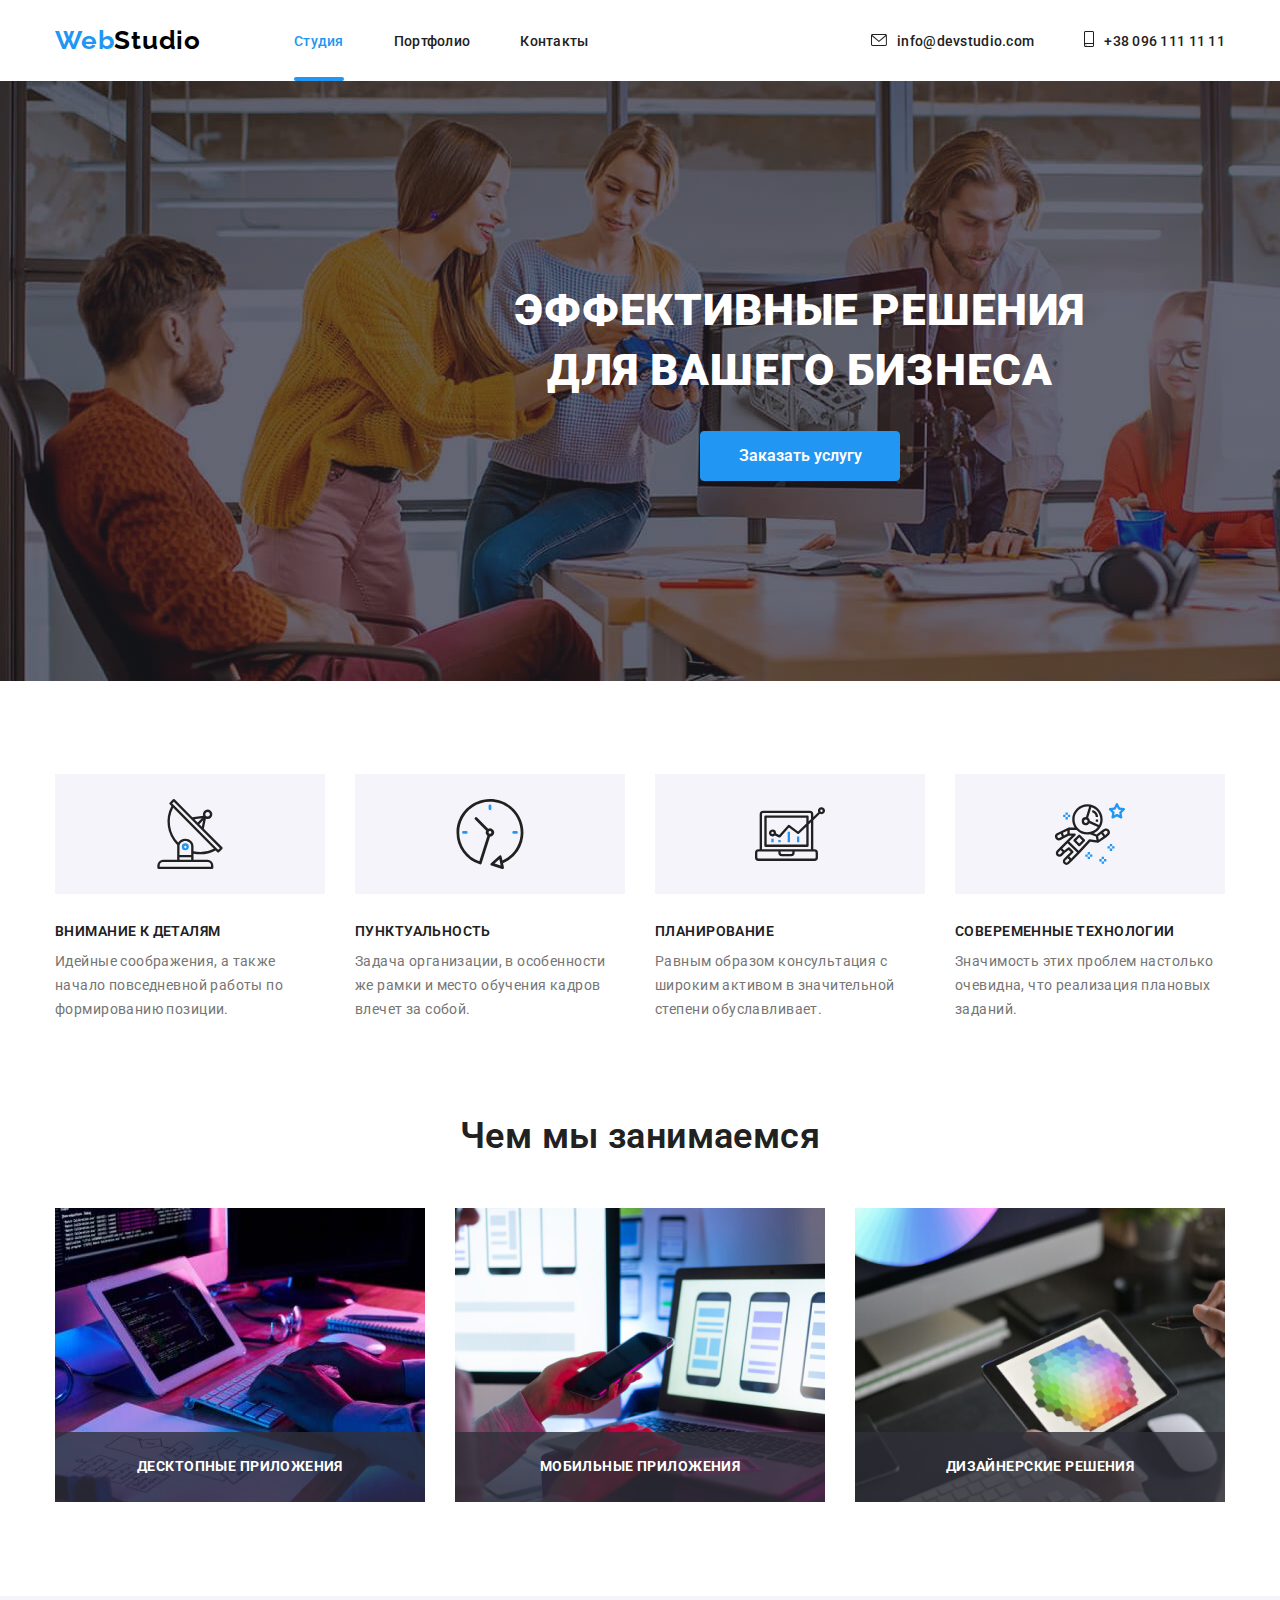
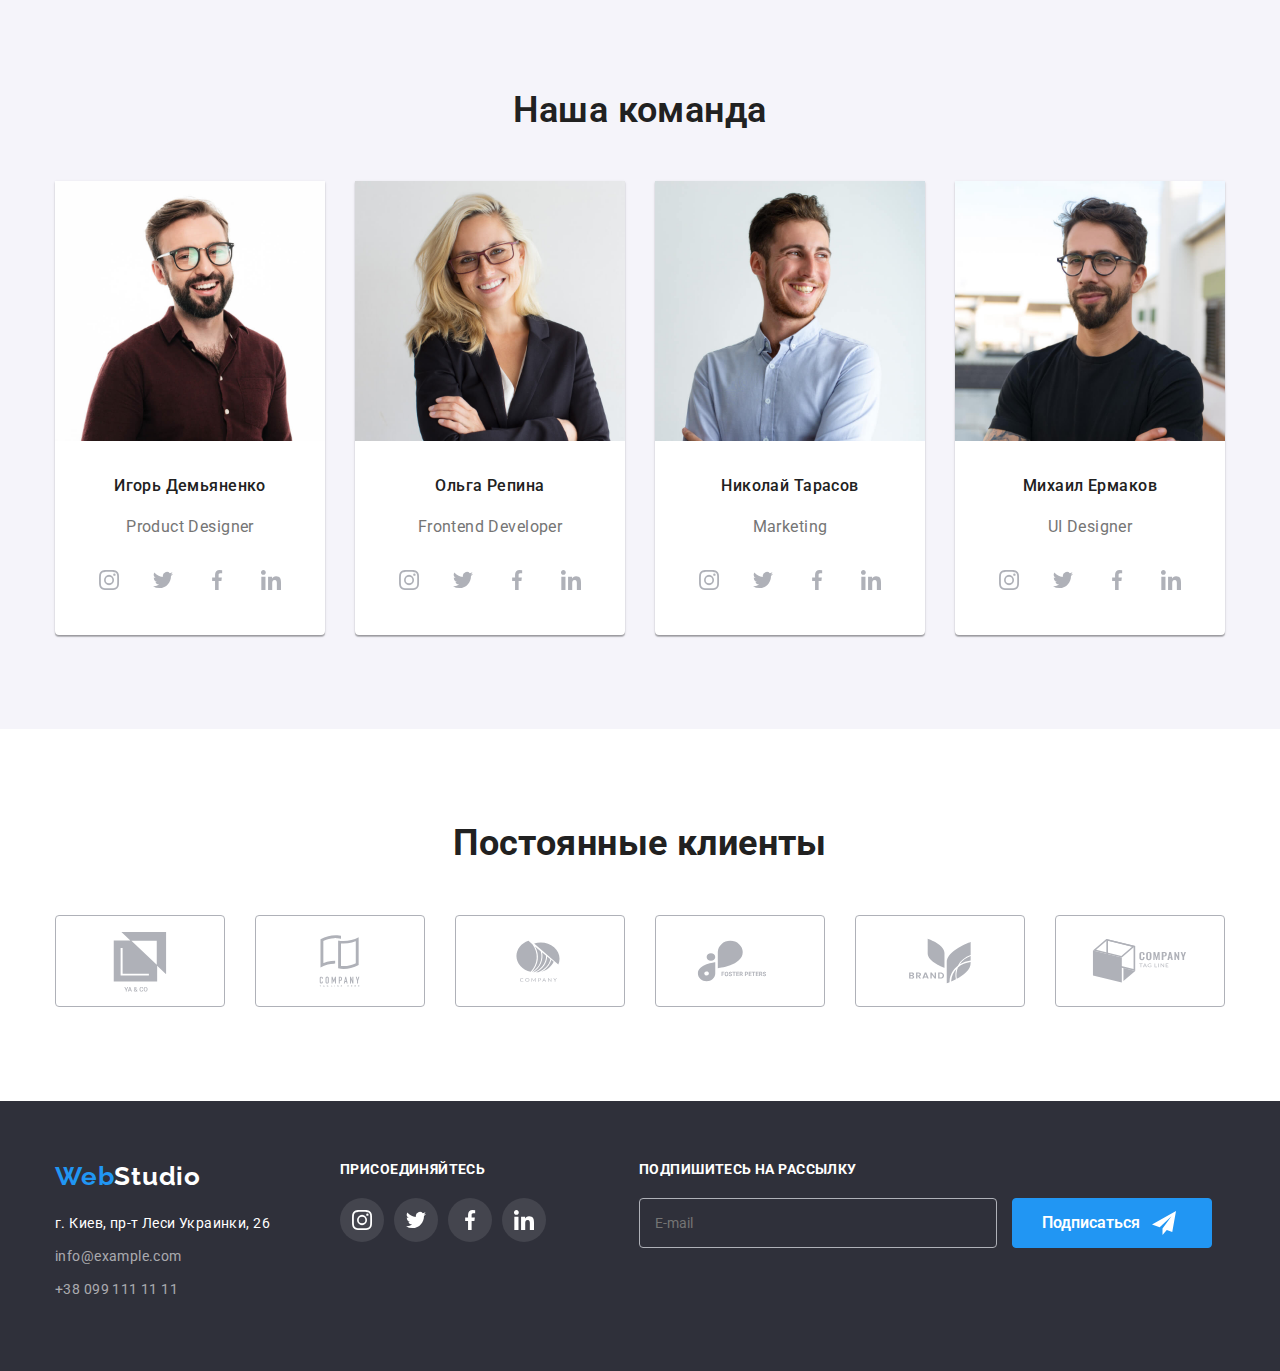
==== commit 11688b4b: "final fixes" ====
--- a/index.html
+++ b/index.html
@@ -382,8 +382,8 @@
             <address class="address">
                 <a class="logo address-logo" href="./index.html">Web<span class="logo--white">Studio</span></a>
                 <p class="adress--mb9">г. Киев, пр-т Леси Украинки, 26</p>
-                <a href="" class="adress--mb9">info@example.com</a>
-                <a href="" class="adress--mb9">+38 099 111 11 11</a>
+                <a href="" class="adress--mb9 adress--gray">info@example.com</a>
+                <a href="" class="adress--mb9 adress--gray">+38 099 111 11 11</a>
             </address>
             <div class="social-links">
                 <h2 class="footer-h2">ПРИСОЕДИНЯЙТЕСЬ</h2>
--- a/css/main.min.css
+++ b/css/main.min.css
@@ -1,2 +1,2 @@
-body{color:#757575;background-color:#fff;font-family:Roboto, sans-serif;font-size:14px;font-weight:400;letter-spacing:0.03em}button{font-family:inherit}h1,h2,h3,h4,h5,h6{color:#212121}h1,h2,h3,h4,h5,h6,p,a{margin:0;padding:0}a{color:inherit}.container{padding:0 15px;margin-left:auto;margin-right:auto;margin-top:0;margin-bottom:0;width:1200px;text-align:center}.list{list-style-type:none;margin:0;padding:0}.section{padding-top:94px;padding-bottom:94px}.accent-color{color:#2196F3}.img{display:block}.svg{fill:currentColor}.visually-hidden{position:absolute;white-space:nowrap;width:1px;height:1px;overflow:hidden;border:0;padding:0;clip:rect(0 0 0 0);-webkit-clip-path:inset(50%);clip-path:inset(50%);margin:-1px}.is-hidden{opacity:0;pointer-events:none}.btn{width:200px;height:50px;border-radius:4px;border:1px solid #2196F3;font-size:16px;line-height:1.88;font-weight:600;background-color:#2196F3;color:#fff;-webkit-transition:background-color 250ms cubic-bezier(0.4, 0, 0.2, 1);transition:background-color 250ms cubic-bezier(0.4, 0, 0.2, 1)}.btn:hover,.btn:focus{background-color:#188CE8}.social-networks{display:-webkit-box;display:-ms-flexbox;display:flex;padding:0;margin-top:0;margin-bottom:0;list-style-type:none}.social-networks__item{color:#AFB1B8;display:block;width:44px;height:44px;border-radius:50%}.social-networks__item+.social-networks__item{margin-left:10px}.social-networks__item--dark{background:rgba(255,255,255,0.1);color:#fff}.social-networks__icon{display:block;width:44px;height:44px;border-radius:50%;color:inherit;-webkit-transition:color 250ms cubic-bezier(0.4, 0, 0.2, 1),background-color 250ms cubic-bezier(0.4, 0, 0.2, 1);transition:color 250ms cubic-bezier(0.4, 0, 0.2, 1),background-color 250ms cubic-bezier(0.4, 0, 0.2, 1)}.social-networks__icon:focus,.social-networks__icon:hover{color:#fff;background-color:#2196F3}.header{width:1200px;padding-top:25px;padding-bottom:25px;padding-left:15px;padding-right:15px;margin-left:auto;margin-right:auto;font-weight:500;font-size:14px;line-height:16px;letter-spacing:0.02em;text-decoration:none}.nav{display:-webkit-box;display:-ms-flexbox;display:flex;-webkit-box-align:center;-ms-flex-align:center;align-items:center}.nav__pages{display:-webkit-box;display:-ms-flexbox;display:flex;-webkit-box-align:center;-ms-flex-align:center;align-items:center;margin-left:93px}.nav__contacts{display:-webkit-box;display:-ms-flexbox;display:flex;-webkit-box-align:center;-ms-flex-align:center;align-items:center}.nav__list{color:#212121}.nav__list+.nav__list{margin-left:50px}.nav__link{display:-webkit-inline-box;display:-ms-inline-flexbox;display:inline-flex;-webkit-box-align:center;-ms-flex-align:center;align-items:center;text-decoration:none;-webkit-transition:color 250ms cubic-bezier(0.4, 0, 0.2, 1);transition:color 250ms cubic-bezier(0.4, 0, 0.2, 1)}.nav__link:focus,.nav__link:hover{color:#2196F3}.nav__contacts{margin-left:auto}.nav__link--current{position:relative;color:#2196F3}.nav__link--current:after{content:"";position:absolute;bottom:-32px;left:0;width:100%;height:4px;border-radius:2px;background-color:#2196F3}.nav__icon{margin-right:10px;color:inherit}.logo{color:#2196F3;font-family:Raleway, sans-serif;font-weight:700;font-size:26px;line-height:1.2;letter-spacing:0.03em;text-decoration:none}.logo--black{color:black}.logo--white{color:#fff}.hero{background-color:#2F303A;text-align:center;letter-spacing:0.06em;padding-top:200px;padding-bottom:200px;margin-left:auto;margin-right:auto;width:1600px;height:600px;background-image:-webkit-gradient(linear, left top, right top, from(rgba(47,48,58,0.4)), to(rgba(47,48,58,0.4))),url("../img/Img_hero_o.jpg");background-image:linear-gradient(to right, rgba(47,48,58,0.4), rgba(47,48,58,0.4)),url("../img/Img_hero_o.jpg");background-repeat:no-repeat;background-size:contain;background-position:center}.hero__h1{margin-bottom:30px;color:#fff;font-weight:900;font-size:44px;line-height:1.36;text-transform:uppercase}.advantages{padding-top:93px}.advantages__list{display:-webkit-box;display:-ms-flexbox;display:flex;text-align:left}.advantages__item{width:270px}.advantages__item+.advantages__item{margin-left:30px}.advantages__icon{width:270px;height:120px;padding:25px;margin-bottom:30px;text-align:center;background-color:#F5F4FA}.advantages__h3{margin-bottom:10px;font-weight:600;font-size:14px;line-height:1.14}.advantages__h3+*{line-height:1.71}.out-work{margin-bottom:94px}.our-work__h2{text-align:center;margin-bottom:50px;font-weight:600;font-size:36px;line-height:1.16}.our-work__list{display:-webkit-box;display:-ms-flexbox;display:flex}.our-work__item{position:relative}.our-work__item+.our-work__item{margin-left:30px}.our-work__explanation{position:absolute;bottom:0;left:0;height:70px;width:100%;padding-top:27px;padding-bottom:27px;background:rgba(47,48,58,0.8)}.our-work__h3{color:#fff;font-size:14px;font-weight:700;line-height:1.14}.our-team{background-color:#F5F4FA}.our-team__h2{text-align:center;margin-bottom:50px;font-weight:600;font-size:36px;line-height:1.16}.our-team__h3{text-align:center;margin-bottom:10px;font-weight:500;font-size:16px;line-height:1.9}.our-team__h3+p{margin-bottom:16px;text-align:center;font-weight:400;font-size:16px;line-height:1.9}.our-team__list{display:-webkit-box;display:-ms-flexbox;display:flex}.our-team__item{-webkit-box-shadow:0px 1px 3px rgba(0,0,0,0.12),0px 1px 1px rgba(0,0,0,0.14),0px 2px 1px rgba(0,0,0,0.2);box-shadow:0px 1px 3px rgba(0,0,0,0.12),0px 1px 1px rgba(0,0,0,0.14),0px 2px 1px rgba(0,0,0,0.2);border-radius:0px 0px 4px 4px}.our-team__item+.our-team__item{margin-left:30px}.our-team__fio{padding-top:30px;padding-bottom:30px}.our-team__social-links-positioning{display:inline-block;margin-left:auto;margin-right:auto}.regular-customers{text-align:center}.regular-customers__h2{font-size:36px;line-height:1.16;margin-bottom:50px}.regular-customers__list{display:-webkit-box;display:-ms-flexbox;display:flex;-webkit-box-pack:justify;-ms-flex-pack:justify;justify-content:space-between}.regular-customers__link{display:block;width:170px;height:92px;padding-top:16px;padding-bottom:16px;border:1px solid #AFB1B8;border-radius:4px;color:#AFB1B8;-webkit-transition:color 250ms cubic-bezier(0.4, 0, 0.2, 1),border-color 250ms cubic-bezier(0.4, 0, 0.2, 1);transition:color 250ms cubic-bezier(0.4, 0, 0.2, 1),border-color 250ms cubic-bezier(0.4, 0, 0.2, 1)}.regular-customers__link:hover,.regular-customers__link:focus{color:#2196F3;border-color:#2196F3;outline:none}.regular-customers__svg{display:block;margin-left:auto;margin-right:auto;margin-bottom:auto;margin-top:auto}footer{background-color:#2F303A}.footer{display:-webkit-box;display:-ms-flexbox;display:flex;padding-top:60px;padding-bottom:60px}.address{text-align:left}.adress--mb9{display:block;margin-bottom:9px;color:#fff;font-weight:400;font-size:14px;font-style:normal;text-decoration:none;line-height:1.71}.address-logo{display:block;margin-bottom:20px}.footer-h2{display:inline-block;font-size:14px;line-height:1.14;margin-bottom:20px;color:#fff;text-transform:uppercase}.social-links{margin-left:70px;text-align:left}.footer-form{margin-left:93px;text-align:left}.footer-form__email{height:50px;width:358px;padding-left:15px;padding-right:15px;outline:none;border:1px solid #AFB1B8;border-radius:4px;background-color:#2F303A;color:#fff;-webkit-transition:border-color 250ms cubic-bezier(0.4, 0, 0.2, 1);transition:border-color 250ms cubic-bezier(0.4, 0, 0.2, 1)}.footer-form__email:focus-within{border-color:#2196F3}.footer-form__btn{display:-webkit-inline-box;display:-ms-inline-flexbox;display:inline-flex;-webkit-box-align:center;-ms-flex-align:center;align-items:center;margin-left:12px;padding-left:29px;text-align:center}.footer-form__svg{margin-left:12px}.backdrop{position:fixed;top:0;left:0;width:100%;height:100%;background:rgba(0,0,0,0.2);-webkit-transition:opacity 250ms cubic-bezier(0.4, 0, 0.2, 1);transition:opacity 250ms cubic-bezier(0.4, 0, 0.2, 1)}.modal{position:absolute;top:50%;left:50%;width:528px;height:581px;padding:40px;border-radius:4px;background-color:#fff;-webkit-transform:translate(-50%, -50%) scale(1);transform:translate(-50%, -50%) scale(1);-webkit-transition:-webkit-transform 250ms cubic-bezier(0.4, 0, 0.2, 1);transition:-webkit-transform 250ms cubic-bezier(0.4, 0, 0.2, 1);transition:transform 250ms cubic-bezier(0.4, 0, 0.2, 1);transition:transform 250ms cubic-bezier(0.4, 0, 0.2, 1), -webkit-transform 250ms cubic-bezier(0.4, 0, 0.2, 1)}.is-hidden .modal{-webkit-transform:translate(-50%, -50%) scale(0.8);transform:translate(-50%, -50%) scale(0.8)}.modal__close-btn{position:absolute;top:8px;right:8px;padding:0;border:none;background-color:#fff;color:black;cursor:pointer}.modal__close-btn:hover{color:#2196F3}.modal-form{display:-webkit-box;display:-ms-flexbox;display:flex;-webkit-box-orient:vertical;-webkit-box-direction:normal;-ms-flex-direction:column;flex-direction:column;padding:0}.modal__h2{font-size:20px;margin-bottom:30px}.modal-form__label{display:block;position:relative;margin-bottom:28px}.modal-form__input-text{position:absolute;top:-18px;left:0}.modal-form__info-input{display:block;width:100%;height:40px;padding-left:42px;outline:none;border:1px solid #AFB1B8;border-radius:4px;-webkit-transition:border-color 250ms cubic-bezier(0.4, 0, 0.2, 1);transition:border-color 250ms cubic-bezier(0.4, 0, 0.2, 1)}.modal-form__info-input:focus-within{border-color:#2196F3}.modal-form__info-input:focus-within ~ .modal-form__input-icon{color:#2196F3}.modal-form__input-icon{position:absolute;width:18px;height:18px;top:50%;left:12px;-webkit-transform:translateY(-50%);transform:translateY(-50%)}.modal-form__comment-lable{margin-bottom:20px}.modal-form__comment{display:block;height:120px;width:100%;margin-top:4px;margin-bottom:20px;padding:12px 16px;outline:none;border:1px solid #AFB1B8;border-radius:4px;resize:none;-webkit-transition:border-color 250ms cubic-bezier(0.4, 0, 0.2, 1);transition:border-color 250ms cubic-bezier(0.4, 0, 0.2, 1)}.modal-form__comment:focus-within{border-color:#2196F3}.modal-form__btn{margin-left:auto;margin-right:auto}.modal-form__label-checkbox{position:relative;margin-left:auto;margin-right:auto;margin-bottom:30px;padding-left:15px;font-size:14px}.modal-form__check-input{-moz-appearance:none;appearance:none;-webkit-appearance:none}.modal-form__checkbox-icon{display:block;position:absolute;top:0;margin-left:-17px;height:15px;width:16px;background-color:inherit;background-image:url("data:image/svg+xml,%3Csvg width='16' height='15' viewBox='0 0 16 15' fill='none' xmlns='http://www.w3.org/2000/svg'%3E%3Cpath d='M14.2222 1.66667V13.3333H1.77778V1.66667H14.2222ZM14.2222 0H1.77778C0.8 0 0 0.75 0 1.66667V13.3333C0 14.25 0.8 15 1.77778 15H14.2222C15.2 15 16 14.25 16 13.3333V1.66667C16 0.75 15.2 0 14.2222 0Z' fill='%23212121'/%3E%3C/svg%3E%0A")}.modal-form__check-input:checked+.modal-form__checkbox-icon{background-color:#2196F3;background-image:url("data:image/svg+xml,%3Csvg width='16' height='15' viewBox='0 0 16 15' fill='none' xmlns='http://www.w3.org/2000/svg'%3E%3Cpath d='M3.95703 7.75166L3.88825 7.68604L3.81923 7.75141L2.93123 8.59258L2.85486 8.66492L2.93097 8.73753L6.42671 12.0724L6.49574 12.1382L6.56476 12.0724L14.069 4.91352L14.1449 4.84116L14.069 4.76881L13.1873 3.92764L13.1183 3.86183L13.0493 3.92761L6.49577 10.1735L3.95703 7.75166Z' fill='white' stroke='white' stroke-width='0.2'/%3E%3C/svg%3E%0A")}.modal-form__agreement-link{font-size:14px;color:#2196F3}.filter__btn{background-color:#F5F4FA;color:#212121;font-weight:500;font-size:16px;line-height:1.62;font-style:inherit;text-align:center;border-radius:4px;padding-top:6px;padding-bottom:6px;padding-left:22px;padding-right:22px;border:1px solid #F5F4FA;-webkit-box-shadow:none;box-shadow:none;-webkit-transition:color 250ms cubic-bezier(0.4, 0, 0.2, 1),background-color 250ms cubic-bezier(0.4, 0, 0.2, 1),border 250ms cubic-bezier(0.4, 0, 0.2, 1),-webkit-box-shadow 250ms cubic-bezier(0.4, 0, 0.2, 1);transition:color 250ms cubic-bezier(0.4, 0, 0.2, 1),background-color 250ms cubic-bezier(0.4, 0, 0.2, 1),border 250ms cubic-bezier(0.4, 0, 0.2, 1),-webkit-box-shadow 250ms cubic-bezier(0.4, 0, 0.2, 1);transition:color 250ms cubic-bezier(0.4, 0, 0.2, 1),background-color 250ms cubic-bezier(0.4, 0, 0.2, 1),border 250ms cubic-bezier(0.4, 0, 0.2, 1),box-shadow 250ms cubic-bezier(0.4, 0, 0.2, 1);transition:color 250ms cubic-bezier(0.4, 0, 0.2, 1),background-color 250ms cubic-bezier(0.4, 0, 0.2, 1),border 250ms cubic-bezier(0.4, 0, 0.2, 1),box-shadow 250ms cubic-bezier(0.4, 0, 0.2, 1),-webkit-box-shadow 250ms cubic-bezier(0.4, 0, 0.2, 1)}.filter__btn:hover,.filter__btn:focus{color:#fff;background-color:#2196F3;border:1px solid #2196F3;-webkit-box-shadow:0px 3px 1px rgba(0,0,0,0.1),0px 1px 2px rgba(0,0,0,0.08),0px 2px 2px rgba(0,0,0,0.12);box-shadow:0px 3px 1px rgba(0,0,0,0.1),0px 1px 2px rgba(0,0,0,0.08),0px 2px 2px rgba(0,0,0,0.12)}.portfolio{border-top:1px solid #ECECEC}.filter{display:-webkit-box;display:-ms-flexbox;display:flex;-webkit-box-pack:center;-ms-flex-pack:center;justify-content:center;margin-bottom:50px}.filter__item{border-radius:4px}.filter__item+.filter__item{margin-left:8px}.gallery{display:-webkit-box;display:-ms-flexbox;display:flex;-ms-flex-wrap:wrap;flex-wrap:wrap}.gallery__link{text-decoration:none}.gallery__item{position:relative;margin-right:30px;margin-bottom:30px;-webkit-transition:-webkit-box-shadow 250ms cubic-bezier(0.4, 0, 0.2, 1);transition:-webkit-box-shadow 250ms cubic-bezier(0.4, 0, 0.2, 1);transition:box-shadow 250ms cubic-bezier(0.4, 0, 0.2, 1);transition:box-shadow 250ms cubic-bezier(0.4, 0, 0.2, 1), -webkit-box-shadow 250ms cubic-bezier(0.4, 0, 0.2, 1)}.gallery__item:hover,.gallery__item:focus{-webkit-box-shadow:0px 1px 1px rgba(0,0,0,0.12),0px 4px 4px rgba(0,0,0,0.06),1px 4px 6px rgba(0,0,0,0.16);box-shadow:0px 1px 1px rgba(0,0,0,0.12),0px 4px 4px rgba(0,0,0,0.06),1px 4px 6px rgba(0,0,0,0.16)}.gallery__item:nth-child(3n){margin-right:0}.gallery__project-information-wrap{position:relative;width:370px;overflow:hidden}.gallery__short-project-description{position:absolute;top:0;left:0;width:100%;height:100%;padding:63px 24px;margin-bottom:110px;font-size:18px;line-height:1.55;text-align:left;color:#fff;background:rgba(33,150,243,0.9);-webkit-transform:translateY(100%);transform:translateY(100%);-webkit-transition:opacity 250ms cubic-bezier(0.4, 0, 0.2, 1),-webkit-transform 250ms cubic-bezier(0.4, 0, 0.2, 1);transition:opacity 250ms cubic-bezier(0.4, 0, 0.2, 1),-webkit-transform 250ms cubic-bezier(0.4, 0, 0.2, 1);transition:transform 250ms cubic-bezier(0.4, 0, 0.2, 1),opacity 250ms cubic-bezier(0.4, 0, 0.2, 1);transition:transform 250ms cubic-bezier(0.4, 0, 0.2, 1),opacity 250ms cubic-bezier(0.4, 0, 0.2, 1),-webkit-transform 250ms cubic-bezier(0.4, 0, 0.2, 1);opacity:0}.gallery__link:hover .gallery__short-project-description,.gallery__link:focus .gallery__short-project-description{opacity:1;-webkit-transform:translateY(0);transform:translateY(0)}.gallery__shortdescription{padding-top:20px;border-left:1px solid #EEEEEE;border-right:1px solid #EEEEEE;border-bottom:1px solid #EEEEEE}.gallery__h2{font-size:18px;line-height:2;margin-bottom:4px}.gallery__p{color:#757575;font-size:16px;line-height:1.88}
+body{color:#757575;background-color:#fff;font-family:Roboto, sans-serif;font-size:14px;font-weight:400;letter-spacing:0.03em}button{font-family:inherit}h1,h2,h3,h4,h5,h6{color:#212121}h1,h2,h3,h4,h5,h6,p,a{margin:0;padding:0}a{color:inherit}.container{padding:0 15px;margin-left:auto;margin-right:auto;margin-top:0;margin-bottom:0;width:1200px;text-align:center}.list{list-style-type:none;margin:0;padding:0}.section{padding-top:94px;padding-bottom:94px}.accent-color{color:#2196F3}.img{display:block}.svg{fill:currentColor}.visually-hidden{position:absolute;white-space:nowrap;width:1px;height:1px;overflow:hidden;border:0;padding:0;clip:rect(0 0 0 0);-webkit-clip-path:inset(50%);clip-path:inset(50%);margin:-1px}.is-hidden{opacity:0;pointer-events:none}.btn{width:200px;height:50px;border-radius:4px;border:1px solid #2196F3;font-size:16px;line-height:1.88;font-weight:600;background-color:#2196F3;color:#fff;-webkit-transition:background-color 250ms cubic-bezier(0.4, 0, 0.2, 1);transition:background-color 250ms cubic-bezier(0.4, 0, 0.2, 1)}.btn:hover,.btn:focus{background-color:#188CE8}.social-networks{display:-webkit-box;display:-ms-flexbox;display:flex;padding:0;margin-top:0;margin-bottom:0;list-style-type:none}.social-networks__item{color:#AFB1B8;display:block;width:44px;height:44px;border-radius:50%}.social-networks__item+.social-networks__item{margin-left:10px}.social-networks__item--dark{background:rgba(255,255,255,0.1);color:#fff}.social-networks__icon{display:block;width:44px;height:44px;border-radius:50%;color:inherit;-webkit-transition:color 250ms cubic-bezier(0.4, 0, 0.2, 1),background-color 250ms cubic-bezier(0.4, 0, 0.2, 1);transition:color 250ms cubic-bezier(0.4, 0, 0.2, 1),background-color 250ms cubic-bezier(0.4, 0, 0.2, 1)}.social-networks__icon:focus,.social-networks__icon:hover{color:#fff;background-color:#2196F3}.header{width:1200px;padding-top:25px;padding-bottom:25px;padding-left:15px;padding-right:15px;margin-left:auto;margin-right:auto;font-weight:500;font-size:14px;line-height:16px;letter-spacing:0.02em;text-decoration:none}.nav{display:-webkit-box;display:-ms-flexbox;display:flex;-webkit-box-align:center;-ms-flex-align:center;align-items:center}.nav__pages{display:-webkit-box;display:-ms-flexbox;display:flex;-webkit-box-align:center;-ms-flex-align:center;align-items:center;margin-left:93px}.nav__contacts{display:-webkit-box;display:-ms-flexbox;display:flex;-webkit-box-align:center;-ms-flex-align:center;align-items:center}.nav__list{color:#212121}.nav__list+.nav__list{margin-left:50px}.nav__link{display:-webkit-inline-box;display:-ms-inline-flexbox;display:inline-flex;-webkit-box-align:center;-ms-flex-align:center;align-items:center;text-decoration:none;-webkit-transition:color 250ms cubic-bezier(0.4, 0, 0.2, 1);transition:color 250ms cubic-bezier(0.4, 0, 0.2, 1)}.nav__link:focus,.nav__link:hover{color:#2196F3}.nav__contacts{margin-left:auto}.nav__link--current{position:relative;color:#2196F3}.nav__link--current:after{content:"";position:absolute;bottom:-32px;left:0;width:100%;height:4px;border-radius:2px;background-color:#2196F3}.nav__icon{margin-right:10px;color:inherit}.logo{color:#2196F3;font-family:Raleway, sans-serif;font-weight:700;font-size:26px;font-style:normal;line-height:1.2;letter-spacing:0.03em;text-decoration:none}.logo--black{color:black}.logo--white{color:#fff}.address-logo{display:block;margin-bottom:20px}.hero{background-color:#2F303A;text-align:center;letter-spacing:0.06em;padding-top:200px;padding-bottom:200px;margin-left:auto;margin-right:auto;width:1600px;height:600px;background-image:-webkit-gradient(linear, left top, right top, from(rgba(47,48,58,0.4)), to(rgba(47,48,58,0.4))),url("../img/Img_hero_o.jpg");background-image:linear-gradient(to right, rgba(47,48,58,0.4), rgba(47,48,58,0.4)),url("../img/Img_hero_o.jpg");background-repeat:no-repeat;background-size:contain;background-position:center}.hero__h1{margin-bottom:30px;color:#fff;font-weight:900;font-size:44px;line-height:1.36;text-transform:uppercase}.advantages{padding-top:93px}.advantages__list{display:-webkit-box;display:-ms-flexbox;display:flex;text-align:left}.advantages__item{width:270px}.advantages__item+.advantages__item{margin-left:30px}.advantages__icon{width:270px;height:120px;padding:25px;margin-bottom:30px;text-align:center;background-color:#F5F4FA}.advantages__h3{margin-bottom:10px;font-weight:600;font-size:14px;line-height:1.14}.advantages__h3+*{line-height:1.71}.out-work{margin-bottom:94px}.our-work__h2{text-align:center;margin-bottom:50px;font-weight:600;font-size:36px;line-height:1.16}.our-work__list{display:-webkit-box;display:-ms-flexbox;display:flex}.our-work__item{position:relative}.our-work__item+.our-work__item{margin-left:30px}.our-work__explanation{position:absolute;bottom:0;left:0;height:70px;width:100%;padding-top:27px;padding-bottom:27px;background:rgba(47,48,58,0.8)}.our-work__h3{color:#fff;font-size:14px;font-weight:700;line-height:1.14}.our-team{background-color:#F5F4FA}.our-team__h2{text-align:center;margin-bottom:50px;font-weight:600;font-size:36px;line-height:1.16}.our-team__h3{text-align:center;margin-bottom:10px;font-weight:500;font-size:16px;line-height:1.9}.our-team__h3+p{margin-bottom:16px;text-align:center;font-weight:400;font-size:16px;line-height:1.9}.our-team__list{display:-webkit-box;display:-ms-flexbox;display:flex}.our-team__item{background-color:#fff;-webkit-box-shadow:0px 1px 3px rgba(0,0,0,0.12),0px 1px 1px rgba(0,0,0,0.14),0px 2px 1px rgba(0,0,0,0.2);box-shadow:0px 1px 3px rgba(0,0,0,0.12),0px 1px 1px rgba(0,0,0,0.14),0px 2px 1px rgba(0,0,0,0.2);border-radius:0px 0px 4px 4px}.our-team__item+.our-team__item{margin-left:30px}.our-team__fio{padding-top:30px;padding-bottom:30px}.our-team__social-links-positioning{display:inline-block;margin-left:auto;margin-right:auto}.regular-customers{text-align:center}.regular-customers__h2{font-size:36px;line-height:1.16;margin-bottom:50px}.regular-customers__list{display:-webkit-box;display:-ms-flexbox;display:flex;-webkit-box-pack:justify;-ms-flex-pack:justify;justify-content:space-between}.regular-customers__link{display:block;width:170px;height:92px;padding-top:16px;padding-bottom:16px;border:1px solid #AFB1B8;border-radius:4px;color:#AFB1B8;-webkit-transition:color 250ms cubic-bezier(0.4, 0, 0.2, 1),border-color 250ms cubic-bezier(0.4, 0, 0.2, 1);transition:color 250ms cubic-bezier(0.4, 0, 0.2, 1),border-color 250ms cubic-bezier(0.4, 0, 0.2, 1)}.regular-customers__link:hover,.regular-customers__link:focus{color:#2196F3;border-color:#2196F3;outline:none}.regular-customers__svg{display:block;margin-left:auto;margin-right:auto;margin-bottom:auto;margin-top:auto}footer{background-color:#2F303A}.footer{display:-webkit-box;display:-ms-flexbox;display:flex;padding-top:60px;padding-bottom:60px}.address{text-align:left}.adress--mb9{display:block;margin-bottom:9px;color:#fff;font-weight:400;font-size:14px;font-style:normal;text-decoration:none;line-height:1.71}.adress--gray{color:rgba(255,255,255,0.6)}.footer-h2{display:inline-block;font-size:14px;line-height:1.14;margin-bottom:20px;color:#fff;text-transform:uppercase}.social-links{margin-left:70px;text-align:left}.footer-form{margin-left:93px;text-align:left}.footer-form__email{height:50px;width:358px;padding-left:15px;padding-right:15px;outline:none;border:1px solid #AFB1B8;border-radius:4px;background-color:#2F303A;color:#fff;-webkit-transition:border-color 250ms cubic-bezier(0.4, 0, 0.2, 1);transition:border-color 250ms cubic-bezier(0.4, 0, 0.2, 1)}.footer-form__email:focus-within{border-color:#2196F3}.footer-form__btn{display:-webkit-inline-box;display:-ms-inline-flexbox;display:inline-flex;-webkit-box-align:center;-ms-flex-align:center;align-items:center;margin-left:12px;padding-left:29px;text-align:center}.footer-form__svg{margin-left:12px}.backdrop{position:fixed;top:0;left:0;width:100%;height:100%;background:rgba(0,0,0,0.2);-webkit-transition:opacity 250ms cubic-bezier(0.4, 0, 0.2, 1);transition:opacity 250ms cubic-bezier(0.4, 0, 0.2, 1)}.modal{position:absolute;top:50%;left:50%;width:528px;height:581px;padding:40px;border-radius:4px;background-color:#fff;-webkit-transform:translate(-50%, -50%) scale(1);transform:translate(-50%, -50%) scale(1);-webkit-transition:-webkit-transform 250ms cubic-bezier(0.4, 0, 0.2, 1);transition:-webkit-transform 250ms cubic-bezier(0.4, 0, 0.2, 1);transition:transform 250ms cubic-bezier(0.4, 0, 0.2, 1);transition:transform 250ms cubic-bezier(0.4, 0, 0.2, 1), -webkit-transform 250ms cubic-bezier(0.4, 0, 0.2, 1)}.is-hidden .modal{-webkit-transform:translate(-50%, -50%) scale(0.8);transform:translate(-50%, -50%) scale(0.8)}.modal__close-btn{position:absolute;top:8px;right:8px;padding:0;border:none;background-color:#fff;color:black;cursor:pointer}.modal__close-btn:hover{color:#2196F3}.modal-form{display:-webkit-box;display:-ms-flexbox;display:flex;-webkit-box-orient:vertical;-webkit-box-direction:normal;-ms-flex-direction:column;flex-direction:column;padding:0}.modal__h2{font-size:20px;margin-bottom:30px}.modal-form__label{display:block;position:relative;margin-bottom:28px}.modal-form__input-text{position:absolute;top:-18px;left:0}.modal-form__info-input{display:block;width:100%;height:40px;padding-left:42px;outline:none;border:1px solid #AFB1B8;border-radius:4px;-webkit-transition:border-color 250ms cubic-bezier(0.4, 0, 0.2, 1);transition:border-color 250ms cubic-bezier(0.4, 0, 0.2, 1)}.modal-form__info-input:focus-within{border-color:#2196F3}.modal-form__info-input:focus-within ~ .modal-form__input-icon{color:#2196F3}.modal-form__input-icon{position:absolute;width:18px;height:18px;top:50%;left:12px;-webkit-transform:translateY(-50%);transform:translateY(-50%)}.modal-form__comment-lable{margin-bottom:20px}.modal-form__comment{display:block;height:120px;width:100%;margin-top:4px;margin-bottom:20px;padding:12px 16px;outline:none;border:1px solid #AFB1B8;border-radius:4px;resize:none;-webkit-transition:border-color 250ms cubic-bezier(0.4, 0, 0.2, 1);transition:border-color 250ms cubic-bezier(0.4, 0, 0.2, 1)}.modal-form__comment:focus-within{border-color:#2196F3}.modal-form__btn{margin-left:auto;margin-right:auto}.modal-form__label-checkbox{position:relative;margin-left:auto;margin-right:auto;margin-bottom:30px;padding-left:15px;font-size:14px}.modal-form__check-input{-moz-appearance:none;appearance:none;-webkit-appearance:none}.modal-form__checkbox-icon{display:block;position:absolute;top:0;margin-left:-17px;height:15px;width:16px;background-color:inherit;background-image:url("data:image/svg+xml,%3Csvg width='16' height='15' viewBox='0 0 16 15' fill='none' xmlns='http://www.w3.org/2000/svg'%3E%3Cpath d='M14.2222 1.66667V13.3333H1.77778V1.66667H14.2222ZM14.2222 0H1.77778C0.8 0 0 0.75 0 1.66667V13.3333C0 14.25 0.8 15 1.77778 15H14.2222C15.2 15 16 14.25 16 13.3333V1.66667C16 0.75 15.2 0 14.2222 0Z' fill='%23212121'/%3E%3C/svg%3E%0A")}.modal-form__check-input:checked+.modal-form__checkbox-icon{background-color:#2196F3;background-image:url("data:image/svg+xml,%3Csvg width='16' height='15' viewBox='0 0 16 15' fill='none' xmlns='http://www.w3.org/2000/svg'%3E%3Cpath d='M3.95703 7.75166L3.88825 7.68604L3.81923 7.75141L2.93123 8.59258L2.85486 8.66492L2.93097 8.73753L6.42671 12.0724L6.49574 12.1382L6.56476 12.0724L14.069 4.91352L14.1449 4.84116L14.069 4.76881L13.1873 3.92764L13.1183 3.86183L13.0493 3.92761L6.49577 10.1735L3.95703 7.75166Z' fill='white' stroke='white' stroke-width='0.2'/%3E%3C/svg%3E%0A")}.modal-form__agreement-link{font-size:14px;color:#2196F3}.filter__btn{background-color:#F5F4FA;color:#212121;font-weight:500;font-size:16px;line-height:1.62;font-style:inherit;text-align:center;border-radius:4px;padding-top:6px;padding-bottom:6px;padding-left:22px;padding-right:22px;border:1px solid #F5F4FA;-webkit-box-shadow:none;box-shadow:none;-webkit-transition:color 250ms cubic-bezier(0.4, 0, 0.2, 1),background-color 250ms cubic-bezier(0.4, 0, 0.2, 1),border 250ms cubic-bezier(0.4, 0, 0.2, 1),-webkit-box-shadow 250ms cubic-bezier(0.4, 0, 0.2, 1);transition:color 250ms cubic-bezier(0.4, 0, 0.2, 1),background-color 250ms cubic-bezier(0.4, 0, 0.2, 1),border 250ms cubic-bezier(0.4, 0, 0.2, 1),-webkit-box-shadow 250ms cubic-bezier(0.4, 0, 0.2, 1);transition:color 250ms cubic-bezier(0.4, 0, 0.2, 1),background-color 250ms cubic-bezier(0.4, 0, 0.2, 1),border 250ms cubic-bezier(0.4, 0, 0.2, 1),box-shadow 250ms cubic-bezier(0.4, 0, 0.2, 1);transition:color 250ms cubic-bezier(0.4, 0, 0.2, 1),background-color 250ms cubic-bezier(0.4, 0, 0.2, 1),border 250ms cubic-bezier(0.4, 0, 0.2, 1),box-shadow 250ms cubic-bezier(0.4, 0, 0.2, 1),-webkit-box-shadow 250ms cubic-bezier(0.4, 0, 0.2, 1)}.filter__btn:hover,.filter__btn:focus{color:#fff;background-color:#2196F3;border:1px solid #2196F3;-webkit-box-shadow:0px 3px 1px rgba(0,0,0,0.1),0px 1px 2px rgba(0,0,0,0.08),0px 2px 2px rgba(0,0,0,0.12);box-shadow:0px 3px 1px rgba(0,0,0,0.1),0px 1px 2px rgba(0,0,0,0.08),0px 2px 2px rgba(0,0,0,0.12)}.portfolio{border-top:1px solid #ECECEC}.filter{display:-webkit-box;display:-ms-flexbox;display:flex;-webkit-box-pack:center;-ms-flex-pack:center;justify-content:center;margin-bottom:50px}.filter__item{border-radius:4px}.filter__item+.filter__item{margin-left:8px}.gallery{display:-webkit-box;display:-ms-flexbox;display:flex;-ms-flex-wrap:wrap;flex-wrap:wrap}.gallery__link{text-decoration:none}.gallery__item{position:relative;margin-right:30px;margin-bottom:30px;-webkit-transition:-webkit-box-shadow 250ms cubic-bezier(0.4, 0, 0.2, 1);transition:-webkit-box-shadow 250ms cubic-bezier(0.4, 0, 0.2, 1);transition:box-shadow 250ms cubic-bezier(0.4, 0, 0.2, 1);transition:box-shadow 250ms cubic-bezier(0.4, 0, 0.2, 1), -webkit-box-shadow 250ms cubic-bezier(0.4, 0, 0.2, 1)}.gallery__item:hover,.gallery__item:focus{-webkit-box-shadow:0px 1px 1px rgba(0,0,0,0.12),0px 4px 4px rgba(0,0,0,0.06),1px 4px 6px rgba(0,0,0,0.16);box-shadow:0px 1px 1px rgba(0,0,0,0.12),0px 4px 4px rgba(0,0,0,0.06),1px 4px 6px rgba(0,0,0,0.16)}.gallery__item:nth-child(3n){margin-right:0}.gallery__project-information-wrap{position:relative;width:370px;overflow:hidden}.gallery__short-project-description{position:absolute;top:0;left:0;width:100%;height:100%;padding:63px 24px;margin-bottom:110px;font-size:18px;line-height:1.55;text-align:left;color:#fff;background:rgba(33,150,243,0.9);-webkit-transform:translateY(100%);transform:translateY(100%);-webkit-transition:opacity 250ms cubic-bezier(0.4, 0, 0.2, 1),-webkit-transform 250ms cubic-bezier(0.4, 0, 0.2, 1);transition:opacity 250ms cubic-bezier(0.4, 0, 0.2, 1),-webkit-transform 250ms cubic-bezier(0.4, 0, 0.2, 1);transition:transform 250ms cubic-bezier(0.4, 0, 0.2, 1),opacity 250ms cubic-bezier(0.4, 0, 0.2, 1);transition:transform 250ms cubic-bezier(0.4, 0, 0.2, 1),opacity 250ms cubic-bezier(0.4, 0, 0.2, 1),-webkit-transform 250ms cubic-bezier(0.4, 0, 0.2, 1);opacity:0}.gallery__link:hover .gallery__short-project-description,.gallery__link:focus .gallery__short-project-description{opacity:1;-webkit-transform:translateY(0);transform:translateY(0)}.gallery__shortdescription{padding-top:20px;border-left:1px solid #EEEEEE;border-right:1px solid #EEEEEE;border-bottom:1px solid #EEEEEE}.gallery__h2{font-size:18px;line-height:2;margin-bottom:4px}.gallery__p{color:#757575;font-size:16px;line-height:1.88}
 /*# sourceMappingURL=main.min.css.map */